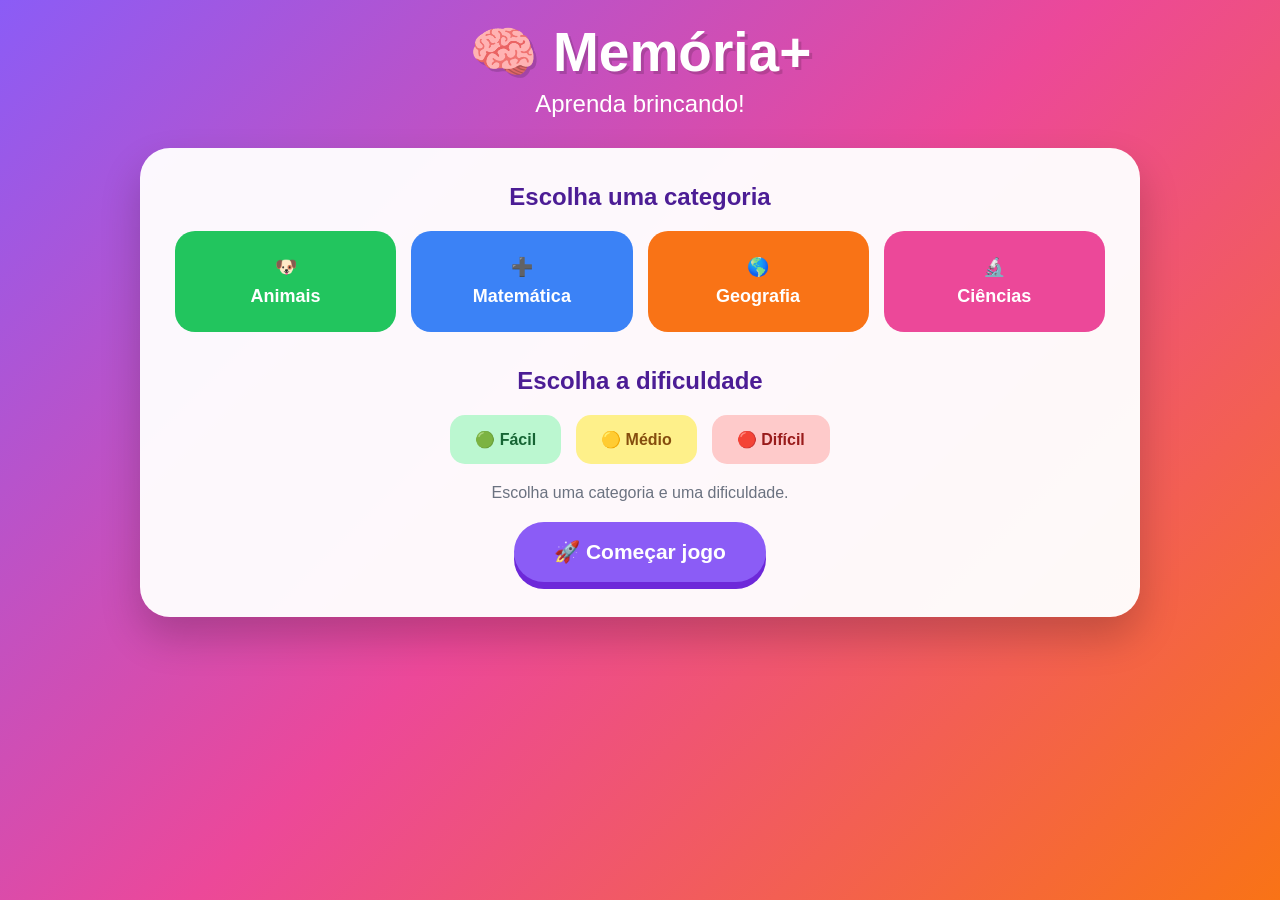
==== index.html @ 3c9ac237 "subir" ====
<!DOCTYPE html>
<html lang="pt-BR">

<head>

    <meta charset="UTF-8">

    <meta
        name="viewport"
        content="width=device-width, initial-scale=1.0"
    >

    <meta
        name="description"
        content="Memória+ - Jogo da memória educativo para crianças e adultos."
    >

    <title>Memória+ | Jogo da Memória</title>

    <link rel="stylesheet" href="style.css">

</head>


<body>

    <main class="container">

        <!-- ==========================
             MENU PRINCIPAL
        =========================== -->

        <section id="menu">

            <header class="header">

                <h1>🧠 Memória+</h1>

                <p>
                    Aprenda brincando!
                </p>

            </header>


            <div class="menu-card">

                <h2>
                    Escolha uma categoria
                </h2>


                <div class="categories">

                    <button
                        class="category animal"
                        data-category="animals"
                    >
                        🐶
                        <span>Animais</span>
                    </button>


                    <button
                        class="category math"
                        data-category="math"
                    >
                        ➕
                        <span>Matemática</span>
                    </button>


                    <button
                        class="category geography"
                        data-category="geography"
                    >
                        🌎
                        <span>Geografia</span>
                    </button>


                    <button
                        class="category science"
                        data-category="science"
                    >
                        🔬
                        <span>Ciências</span>
                    </button>

                </div>


                <h2>
                    Escolha a dificuldade
                </h2>


                <div class="difficulty">

                    <button
                        class="difficulty-button easy"
                        data-difficulty="easy"
                    >
                        🟢 Fácil
                    </button>


                    <button
                        class="difficulty-button medium"
                        data-difficulty="medium"
                    >
                        🟡 Médio
                    </button>


                    <button
                        class="difficulty-button hard"
                        data-difficulty="hard"
                    >
                        🔴 Difícil
                    </button>

                </div>


                <p
                    id="message"
                    class="message"
                >
                    Escolha uma categoria e uma dificuldade.
                </p>


                <button
                    id="start-button"
                    class="start-button"
                >
                    🚀 Começar jogo
                </button>

            </div>

        </section>


        <!-- ==========================
             JOGO
        =========================== -->

        <section
            id="game"
            class="hidden"
        >

            <div class="game-header">

                <div>

                    <h1>
                        🧠 Memória+
                    </h1>

                    <p id="category-name">
                        Jogo da memória
                    </p>

                </div>


                <button
                    id="back-button"
                    class="back-button"
                >
                    ← Menu
                </button>

            </div>


            <!-- PLACAR -->

            <div class="score-board">

                <div class="score-box">

                    <span>🎯</span>

                    <strong>
                        Pontos
                    </strong>

                    <span id="score">
                        0
                    </span>

                </div>


                <div class="score-box">

                    <span>🔢</span>

                    <strong>
                        Tentativas
                    </strong>

                    <span id="attempts">
                        0
                    </span>

                </div>


                <div class="score-box">

                    <span>⏱️</span>

                    <strong>
                        Tempo
                    </strong>

                    <span id="timer">
                        00:00
                    </span>

                </div>

            </div>


            <!-- TABULEIRO -->

            <div
                id="game-board"
                class="game-board"
            >

            </div>

        </section>


        <!-- ==========================
             VITÓRIA
        =========================== -->

        <section
            id="victory"
            class="hidden"
        >

            <div class="victory-card">

                <div class="trophy">
                    🏆
                </div>


                <h1>
                    Parabéns!
                </h1>


                <p>
                    Você encontrou todos os pares!
                </p>


                <div class="results">

                    <div>
                        🎯
                        <strong>
                            Pontos
                        </strong>

                        <span id="final-score">
                            0
                        </span>
                    </div>


                    <div>
                        🔢
                        <strong>
                            Tentativas
                        </strong>

                        <span id="final-attempts">
                            0
                        </span>
                    </div>


                    <div>
                        ⏱️
                        <strong>
                            Tempo
                        </strong>

                        <span id="final-time">
                            00:00
                        </span>
                    </div>

                </div>


                <button
                    id="play-again"
                    class="start-button"
                >
                    🔄 Jogar novamente
                </button>


                <button
                    id="victory-menu"
                    class="back-button"
                >
                    🏠 Voltar ao menu
                </button>

            </div>

        </section>

    </main>


    <script src="script.js"></script>

</body>

</html>
---- style.css ----
/* ==========================
   RESET
========================== */

* {
    margin: 0;
    padding: 0;
    box-sizing: border-box;
}


/* ==========================
   VARIÁVEIS
========================== */

:root {

    --purple: #8b5cf6;

    --purple-dark: #6d28d9;

    --purple-text: #4c1d95;

    --pink: #ec4899;

    --orange: #f97316;

    --green: #22c55e;

    --blue: #3b82f6;

    --white: #ffffff;

}


/* ==========================
   BODY
========================== */

body {

    min-height: 100vh;

    font-family:
        Arial,
        sans-serif;

    background:
        linear-gradient(
            135deg,
            var(--purple),
            var(--pink),
            var(--orange)
        );

    padding: 20px;

}


/* ==========================
   CONTAINER
========================== */

.container {

    width: 100%;

    max-width: 1000px;

    margin: auto;

    text-align: center;

}


/* ==========================
   UTILIDADE
========================== */

.hidden {

    display: none;

}


/* ==========================
   CABEÇALHO
========================== */

.header {

    margin-bottom: 30px;

}


.header h1 {

    color: white;

    font-size: 55px;

    text-shadow:
        3px 3px
        rgba(0, 0, 0, 0.15);

}


.header p {

    color: white;

    font-size: 24px;

    margin-top: 5px;

}


/* ==========================
   MENU
========================== */

.menu-card {

    background:
        rgba(255, 255, 255, 0.96);

    padding: 35px;

    border-radius: 30px;

    box-shadow:
        0 20px 40px
        rgba(0, 0, 0, 0.20);

}


.menu-card h2 {

    color: var(--purple-text);

    margin-bottom: 20px;

}


/* ==========================
   CATEGORIAS
========================== */

.categories {

    display: grid;

    grid-template-columns:
        repeat(4, 1fr);

    gap: 15px;

    margin-bottom: 35px;

}


.category {

    border: none;

    border-radius: 20px;

    padding: 25px 10px;

    color: white;

    font-size: 18px;

    font-weight: bold;

    cursor: pointer;

    transition: 0.2s;

}


.category span {

    display: block;

    margin-top: 8px;

}


.category:hover {

    transform:
        translateY(-5px)
        scale(1.03);

}


.category.selected {

    outline:
        5px solid
        var(--purple-text);

}


.animal {

    background:
        var(--green);

}


.math {

    background:
        var(--blue);

}


.geography {

    background:
        var(--orange);

}


.science {

    background:
        var(--pink);

}


/* ==========================
   DIFICULDADE
========================== */

.difficulty {

    display: flex;

    justify-content: center;

    gap: 15px;

    margin-bottom: 20px;

}


.difficulty-button {

    border: none;

    padding: 15px 25px;

    border-radius: 15px;

    font-size: 16px;

    font-weight: bold;

    cursor: pointer;

    transition: 0.2s;

}


.difficulty-button:hover {

    transform:
        scale(1.05);

}


.difficulty-button.selected {

    outline:
        4px solid
        var(--purple-text);

}


.easy {

    background: #bbf7d0;

    color: #166534;

}


.medium {

    background: #fef08a;

    color: #854d0e;

}


.hard {

    background: #fecaca;

    color: #991b1b;

}


/* ==========================
   MENSAGEM
========================== */

.message {

    color: #6b7280;

    margin-bottom: 20px;

}


/* ==========================
   BOTÃO PRINCIPAL
========================== */

.start-button {

    border: none;

    background:
        var(--purple);

    color: white;

    padding: 18px 40px;

    border-radius: 50px;

    font-size: 21px;

    font-weight: bold;

    cursor: pointer;

    box-shadow:
        0 7px
        var(--purple-dark);

    transition: 0.15s;

}


.start-button:hover {

    transform:
        translateY(-2px);

}


.start-button:active {

    transform:
        translateY(5px);

    box-shadow:
        0 2px
        var(--purple-dark);

}


/* ==========================
   CABEÇALHO DO JOGO
========================== */

.game-header {

    display: flex;

    justify-content:
        space-between;

    align-items: center;

    margin-bottom: 20px;

}


.game-header h1 {

    color: white;

    font-size: 40px;

    text-align: left;

}


.game-header p {

    color: white;

    text-align: left;

}


/* ==========================
   BOTÃO VOLTAR
========================== */

.back-button {

    border: none;

    background: white;

    color:
        var(--purple-text);

    padding: 12px 20px;

    border-radius: 15px;

    font-weight: bold;

    cursor: pointer;

}


/* ==========================
   PLACAR
========================== */

.score-board {

    display: grid;

    grid-template-columns:
        repeat(5, 1fr);

    gap: 12px;

    margin-bottom: 20px;

}


.score-box {

    background: white;

    border-radius: 18px;

    padding: 15px;

    display: flex;

    flex-direction: column;

    gap: 5px;

    color:
        var(--purple-text);

}


.score-box span:first-child {

    font-size: 22px;

}


.score-box span:last-child {

    font-size: 22px;

    font-weight: bold;

}


/* ==========================
   TABULEIRO
========================== */

.game-board {

    display: grid;

    grid-template-columns:
        repeat(4, 1fr);

    gap: 15px;

    max-width: 700px;

    margin: auto;

}


/* ==========================
   CARTA
========================== */

.card {

    aspect-ratio: 1;

    border: none;

    background: transparent;

    cursor: pointer;

    perspective: 1000px;

}


.card-inner {

    position: relative;

    width: 100%;

    height: 100%;

    transition:
        transform 0.5s;

    transform-style:
        preserve-3d;

}


.card.flipped .card-inner {

    transform:
        rotateY(180deg);

}


.card.matched .card-inner {

    transform:
        rotateY(180deg);

}


.card-front,
.card-back {

    position: absolute;

    width: 100%;

    height: 100%;

    border-radius: 18px;

    display: flex;

    justify-content: center;

    align-items: center;

    backface-visibility:
        hidden;

}


.card-front {

    background:
        var(--purple);

    color: white;

    font-size: 40px;

    box-shadow:
        0 6px
        var(--purple-dark);

}


.card-back {

    background: white;

    transform:
        rotateY(180deg);

    font-size: 45px;

    box-shadow:
        0 5px 15px
        rgba(0, 0, 0, 0.15);

}


.card.matched .card-back {

    background:
        #dcfce7;

    outline:
        4px solid
        var(--green);

}


/* ==========================
   VITÓRIA
========================== */

.victory-card {

    background: white;

    max-width: 600px;

    margin: 50px auto;

    padding: 40px 30px;

    border-radius: 30px;

    box-shadow:
        0 20px 40px
        rgba(0, 0, 0, 0.2);

}


.trophy {

    font-size: 80px;

}


.victory-card h1 {

    color:
        var(--purple-text);

    font-size: 45px;

    margin: 10px 0;

}


.victory-card p {

    color: #6b7280;

    font-size: 20px;

    margin-bottom: 30px;

}


/* ==========================
   RESULTADOS
========================== */

.results {

    display: grid;

    grid-template-columns:
        repeat(3, 1fr);

    gap: 15px;

    margin-bottom: 30px;

}


.results div {

    background:
        #f3f4f6;

    padding: 15px;

    border-radius: 15px;

    display: flex;

    flex-direction: column;

    gap: 5px;

    color:
        var(--purple-text);

}


.results span {

    font-size: 20px;

    font-weight: bold;

}


/* ==========================
   RESPONSIVO
========================== */

@media (max-width: 700px) {

    body {

        padding: 10px;

    }


    .header h1 {

        font-size: 40px;

    }


    .categories {

        grid-template-columns:
            repeat(2, 1fr);

    }


    .difficulty {

        flex-direction: column;

    }


    .difficulty-button {

        width: 100%;

    }


    .menu-card {

        padding: 25px 15px;

    }


    .game-header {

        flex-direction: column;

        gap: 15px;

    }


    .game-header h1 {

        text-align: center;

        font-size: 32px;

    }


    .game-header p {

        text-align: center;

    }


    .game-board {

        gap: 8px;

    }


    .card-front {

        font-size: 28px;

    }


    .card-back {

        font-size: 32px;

    }


    .results {

        grid-template-columns:
            1fr;

    }


    midia
    .score-board {

    grid-template-columns:
        repeat(2, 1fr);

}
}
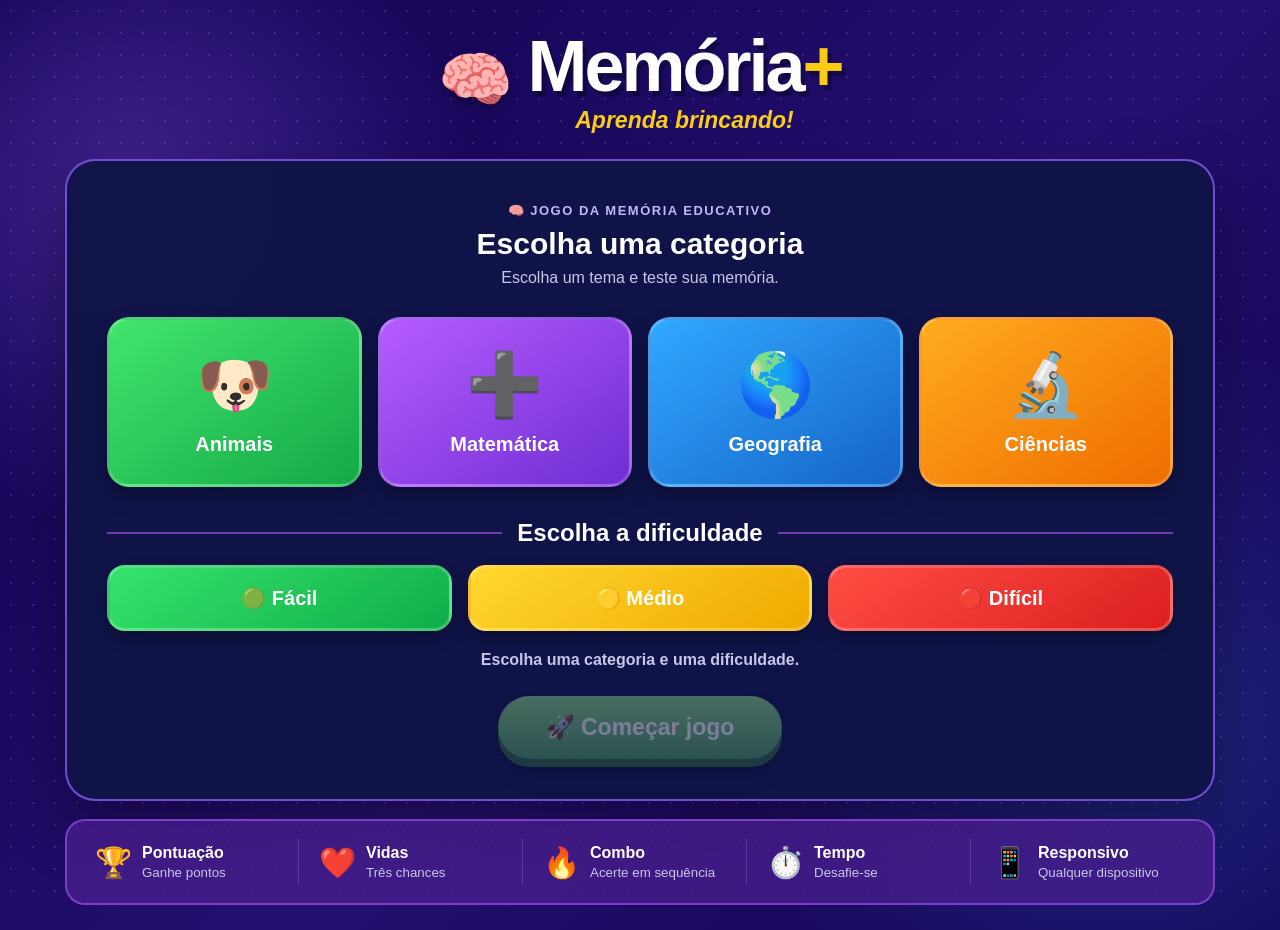
==== commit 555794cf: "subir" ====
--- a/index.html
+++ b/index.html
@@ -17,318 +17,553 @@
 
     <title>Memória+ | Jogo da Memória</title>
 
-    <link rel="stylesheet" href="style.css">
+    <link
+        rel="stylesheet"
+        href="style.css"
+    >
 
 </head>
 
 
 <body>
 
-    <main class="container">
-
-        <!-- ==========================
-             MENU PRINCIPAL
-        =========================== -->
-
-        <section id="menu">
-
-            <header class="header">
-
-                <h1>🧠 Memória+</h1>
-
-                <p>
-                    Aprenda brincando!
-                </p>
-
-            </header>
-
-
-            <div class="menu-card">
+<main class="container">
+
+
+    <!-- ================================
+         MENU PRINCIPAL
+    ================================= -->
+
+    <section id="menu">
+
+        <header class="header">
+
+            <div class="brand">
+
+                <div class="brand-icon">
+                    🧠
+                </div>
+
+                <div>
+
+                    <h1>
+                        Memória<span>+</span>
+                    </h1>
+
+                    <p>
+                        Aprenda brincando!
+                    </p>
+
+                </div>
+
+            </div>
+
+        </header>
+
+
+        <section class="menu-card">
+
+            <div class="menu-intro">
+
+                <span class="intro-label">
+                    🧠 JOGO DA MEMÓRIA EDUCATIVO
+                </span>
 
                 <h2>
                     Escolha uma categoria
                 </h2>
 
-
-                <div class="categories">
-
-                    <button
-                        class="category animal"
-                        data-category="animals"
-                    >
+                <p>
+                    Escolha um tema e teste sua memória.
+                </p>
+
+            </div>
+
+
+            <!-- CATEGORIAS -->
+
+            <div class="categories">
+
+                <button
+                    class="category animal"
+                    data-category="animals"
+                    type="button"
+                >
+
+                    <span class="category-icon">
                         🐶
-                        <span>Animais</span>
-                    </button>
-
-
-                    <button
-                        class="category math"
-                        data-category="math"
-                    >
+                    </span>
+
+                    <span>
+                        Animais
+                    </span>
+
+                </button>
+
+
+                <button
+                    class="category math"
+                    data-category="math"
+                    type="button"
+                >
+
+                    <span class="category-icon">
                         ➕
-                        <span>Matemática</span>
-                    </button>
-
-
-                    <button
-                        class="category geography"
-                        data-category="geography"
-                    >
+                    </span>
+
+                    <span>
+                        Matemática
+                    </span>
+
+                </button>
+
+
+                <button
+                    class="category geography"
+                    data-category="geography"
+                    type="button"
+                >
+
+                    <span class="category-icon">
                         🌎
-                        <span>Geografia</span>
-                    </button>
-
-
-                    <button
-                        class="category science"
-                        data-category="science"
-                    >
+                    </span>
+
+                    <span>
+                        Geografia
+                    </span>
+
+                </button>
+
+
+                <button
+                    class="category science"
+                    data-category="science"
+                    type="button"
+                >
+
+                    <span class="category-icon">
                         🔬
-                        <span>Ciências</span>
-                    </button>
-
-                </div>
-
+                    </span>
+
+                    <span>
+                        Ciências
+                    </span>
+
+                </button>
+
+            </div>
+
+
+            <!-- DIFICULDADE -->
+
+            <div class="section-title">
+
+                <span></span>
 
                 <h2>
                     Escolha a dificuldade
                 </h2>
 
-
-                <div class="difficulty">
-
-                    <button
-                        class="difficulty-button easy"
-                        data-difficulty="easy"
-                    >
-                        🟢 Fácil
-                    </button>
-
-
-                    <button
-                        class="difficulty-button medium"
-                        data-difficulty="medium"
-                    >
-                        🟡 Médio
-                    </button>
-
-
-                    <button
-                        class="difficulty-button hard"
-                        data-difficulty="hard"
-                    >
-                        🔴 Difícil
-                    </button>
-
-                </div>
-
-
-                <p
-                    id="message"
-                    class="message"
-                >
-                    Escolha uma categoria e uma dificuldade.
+                <span></span>
+
+            </div>
+
+
+            <div class="difficulty">
+
+                <button
+                    class="difficulty-button easy"
+                    data-difficulty="easy"
+                    type="button"
+                >
+                    🟢 Fácil
+                </button>
+
+
+                <button
+                    class="difficulty-button medium"
+                    data-difficulty="medium"
+                    type="button"
+                >
+                    🟡 Médio
+                </button>
+
+
+                <button
+                    class="difficulty-button hard"
+                    data-difficulty="hard"
+                    type="button"
+                >
+                    🔴 Difícil
+                </button>
+
+            </div>
+
+
+            <p
+                id="message"
+                class="message"
+            >
+                Escolha uma categoria e uma dificuldade.
+            </p>
+
+
+            <button
+                id="start-button"
+                class="start-button"
+                type="button"
+            >
+
+                🚀 Começar jogo
+
+            </button>
+
+        </section>
+
+
+        <!-- RECURSOS -->
+
+        <div class="feature-strip">
+
+            <div class="feature">
+                <span>🏆</span>
+
+                <div>
+                    <strong>Pontuação</strong>
+                    <small>Ganhe pontos</small>
+                </div>
+            </div>
+
+
+            <div class="feature">
+                <span>❤️</span>
+
+                <div>
+                    <strong>Vidas</strong>
+                    <small>Três chances</small>
+                </div>
+            </div>
+
+
+            <div class="feature">
+                <span>🔥</span>
+
+                <div>
+                    <strong>Combo</strong>
+                    <small>Acerte em sequência</small>
+                </div>
+            </div>
+
+
+            <div class="feature">
+                <span>⏱️</span>
+
+                <div>
+                    <strong>Tempo</strong>
+                    <small>Desafie-se</small>
+                </div>
+            </div>
+
+
+            <div class="feature">
+                <span>📱</span>
+
+                <div>
+                    <strong>Responsivo</strong>
+                    <small>Qualquer dispositivo</small>
+                </div>
+            </div>
+
+        </div>
+
+    </section>
+
+
+    <!-- ================================
+         JOGO
+    ================================= -->
+
+    <section
+        id="game"
+        class="hidden"
+    >
+
+        <div class="game-header">
+
+            <div>
+
+                <h1>
+                    🧠 Memória+
+                </h1>
+
+                <p id="category-name">
+                    Jogo da memória
                 </p>
 
-
-                <button
-                    id="start-button"
-                    class="start-button"
-                >
-                    🚀 Começar jogo
-                </button>
-
-            </div>
-
-        </section>
-
-
-        <!-- ==========================
-             JOGO
-        =========================== -->
-
-        <section
-            id="game"
-            class="hidden"
-        >
-
-            <div class="game-header">
-
-                <div>
-
-                    <h1>
-                        🧠 Memória+
-                    </h1>
-
-                    <p id="category-name">
-                        Jogo da memória
-                    </p>
-
-                </div>
-
-
-                <button
-                    id="back-button"
-                    class="back-button"
-                >
-                    ← Menu
-                </button>
-
-            </div>
-
-
-            <!-- PLACAR -->
-
-            <div class="score-board">
-
-                <div class="score-box">
-
+            </div>
+
+
+            <button
+                id="back-button"
+                class="back-button"
+                type="button"
+            >
+                🏠 Menu
+            </button>
+
+        </div>
+
+
+        <!-- PLACAR -->
+
+        <div class="score-board">
+
+            <div class="score-box">
+
+                <span>🎯</span>
+
+                <strong>
+                    Pontos
+                </strong>
+
+                <span id="score">
+                    0
+                </span>
+
+            </div>
+
+
+            <div class="score-box">
+
+                <span>❤️</span>
+
+                <strong>
+                    Vidas
+                </strong>
+
+                <span id="lives">
+                    ❤️ ❤️ ❤️
+                </span>
+
+            </div>
+
+
+            <div class="score-box">
+
+                <span>🔥</span>
+
+                <strong>
+                    Combo
+                </strong>
+
+                <span id="combo">
+                    0
+                </span>
+
+            </div>
+
+
+            <div class="score-box">
+
+                <span>🔢</span>
+
+                <strong>
+                    Tentativas
+                </strong>
+
+                <span id="attempts">
+                    0
+                </span>
+
+            </div>
+
+
+            <div class="score-box">
+
+                <span>⏱️</span>
+
+                <strong>
+                    Tempo
+                </strong>
+
+                <span id="timer">
+                    00:00
+                </span>
+
+            </div>
+
+        </div>
+
+
+        <!-- TABULEIRO -->
+
+        <div
+            id="game-board"
+            class="game-board"
+        ></div>
+
+    </section>
+
+
+    <!-- ================================
+         VITÓRIA
+    ================================= -->
+
+    <section
+        id="victory"
+        class="hidden"
+    >
+
+        <div class="result-card victory-card">
+
+            <div class="result-icon">
+                🏆
+            </div>
+
+            <h1>
+                Parabéns!
+            </h1>
+
+            <p>
+                Você encontrou todos os pares!
+            </p>
+
+
+            <div class="results">
+
+                <div>
                     <span>🎯</span>
-
-                    <strong>
-                        Pontos
-                    </strong>
-
-                    <span id="score">
-                        0
-                    </span>
-
-                </div>
-
-
-                <div class="score-box">
-
+                    <strong>Pontos</strong>
+                    <span id="final-score">0</span>
+                </div>
+
+
+                <div>
+                    <span>🔥</span>
+                    <strong>Melhor combo</strong>
+                    <span id="final-combo">0</span>
+                </div>
+
+
+                <div>
                     <span>🔢</span>
-
-                    <strong>
-                        Tentativas
-                    </strong>
-
-                    <span id="attempts">
-                        0
-                    </span>
-
-                </div>
-
-
-                <div class="score-box">
-
+                    <strong>Tentativas</strong>
+                    <span id="final-attempts">0</span>
+                </div>
+
+
+                <div>
                     <span>⏱️</span>
-
-                    <strong>
-                        Tempo
-                    </strong>
-
-                    <span id="timer">
-                        00:00
-                    </span>
-
-                </div>
-
-            </div>
-
-
-            <!-- TABULEIRO -->
-
-            <div
-                id="game-board"
-                class="game-board"
-            >
-
-            </div>
-
-        </section>
-
-
-        <!-- ==========================
-             VITÓRIA
-        =========================== -->
-
-        <section
-            id="victory"
-            class="hidden"
-        >
-
-            <div class="victory-card">
-
-                <div class="trophy">
-                    🏆
-                </div>
-
-
-                <h1>
-                    Parabéns!
-                </h1>
-
-
-                <p>
-                    Você encontrou todos os pares!
-                </p>
-
-
-                <div class="results">
-
-                    <div>
-                        🎯
-                        <strong>
-                            Pontos
-                        </strong>
-
-                        <span id="final-score">
-                            0
-                        </span>
-                    </div>
-
-
-                    <div>
-                        🔢
-                        <strong>
-                            Tentativas
-                        </strong>
-
-                        <span id="final-attempts">
-                            0
-                        </span>
-                    </div>
-
-
-                    <div>
-                        ⏱️
-                        <strong>
-                            Tempo
-                        </strong>
-
-                        <span id="final-time">
-                            00:00
-                        </span>
-                    </div>
-
-                </div>
-
-
-                <button
-                    id="play-again"
-                    class="start-button"
-                >
-                    🔄 Jogar novamente
-                </button>
-
-
-                <button
-                    id="victory-menu"
-                    class="back-button"
-                >
-                    🏠 Voltar ao menu
-                </button>
-
-            </div>
-
-        </section>
-
-    </main>
-
-
-    <script src="script.js"></script>
+                    <strong>Tempo</strong>
+                    <span id="final-time">00:00</span>
+                </div>
+
+            </div>
+
+
+            <button
+                id="play-again"
+                class="start-button"
+                type="button"
+            >
+                🔄 Jogar novamente
+            </button>
+
+
+            <button
+                id="victory-menu"
+                class="back-button result-menu-button"
+                type="button"
+            >
+                🏠 Voltar ao menu
+            </button>
+
+        </div>
+
+    </section>
+
+
+    <!-- ================================
+         GAME OVER
+    ================================= -->
+
+    <section
+        id="game-over"
+        class="hidden"
+    >
+
+        <div class="result-card game-over-card">
+
+            <div class="result-icon">
+                💔
+            </div>
+
+            <h1>
+                Fim de jogo!
+            </h1>
+
+            <p>
+                Você ficou sem vidas.
+            </p>
+
+
+            <div class="results">
+
+                <div>
+                    <span>🎯</span>
+                    <strong>Pontos</strong>
+                    <span id="game-over-score">0</span>
+                </div>
+
+
+                <div>
+                    <span>🔥</span>
+                    <strong>Melhor combo</strong>
+                    <span id="game-over-combo">0</span>
+                </div>
+
+
+                <div>
+                    <span>🔢</span>
+                    <strong>Tentativas</strong>
+                    <span id="game-over-attempts">0</span>
+                </div>
+
+
+                <div>
+                    <span>⏱️</span>
+                    <strong>Tempo</strong>
+                    <span id="game-over-time">00:00</span>
+                </div>
+
+            </div>
+
+
+            <button
+                id="retry-button"
+                class="start-button"
+                type="button"
+            >
+                🔄 Tentar novamente
+            </button>
+
+
+            <button
+                id="game-over-menu"
+                class="back-button result-menu-button"
+                type="button"
+            >
+                🏠 Voltar ao menu
+            </button>
+
+        </div>
+
+    </section>
+
+</main>
+
+
+<script src="script.js"></script>
 
 </body>
 
--- a/style.css
+++ b/style.css
@@ -1,6 +1,6 @@
-/* ==========================
+/* =========================================
    RESET
-========================== */
+========================================= */
 
 * {
     margin: 0;
@@ -9,34 +9,30 @@
 }
 
 
-/* ==========================
+/* =========================================
    VARIÁVEIS
-========================== */
+========================================= */
 
 :root {
 
-    --purple: #8b5cf6;
-
-    --purple-dark: #6d28d9;
-
-    --purple-text: #4c1d95;
-
-    --pink: #ec4899;
-
-    --orange: #f97316;
+    --purple-dark: #10004d;
+    --purple: #4c1d95;
+    --purple-light: #8b5cf6;
 
     --green: #22c55e;
-
-    --blue: #3b82f6;
+    --yellow: #facc15;
+    --red: #ef4444;
 
     --white: #ffffff;
 
-}
-
-
-/* ==========================
+    --text-dark: #20135c;
+
+}
+
+
+/* =========================================
    BODY
-========================== */
+========================================= */
 
 body {
 
@@ -44,116 +40,227 @@
 
     font-family:
         Arial,
+        Helvetica,
         sans-serif;
 
-    background:
+    color: white;
+
+    background:
+
+        radial-gradient(
+            circle at 10% 20%,
+            rgba(139, 92, 246, 0.35),
+            transparent 25%
+        ),
+
+        radial-gradient(
+            circle at 90% 80%,
+            rgba(59, 130, 246, 0.25),
+            transparent 30%
+        ),
+
         linear-gradient(
             135deg,
-            var(--purple),
-            var(--pink),
-            var(--orange)
+            #10004d,
+            #24106f 55%,
+            #10004d
         );
 
-    padding: 20px;
-
-}
-
-
-/* ==========================
+    padding: 25px 20px;
+
+}
+
+
+body::before {
+
+    content: "";
+
+    position: fixed;
+
+    inset: 0;
+
+    pointer-events: none;
+
+    opacity: 0.12;
+
+    background-image:
+        radial-gradient(
+            circle,
+            white 1px,
+            transparent 1px
+        );
+
+    background-size: 22px 22px;
+
+}
+
+
+/* =========================================
    CONTAINER
-========================== */
+========================================= */
 
 .container {
 
     width: 100%;
 
-    max-width: 1000px;
+    max-width: 1150px;
 
     margin: auto;
 
+    position: relative;
+
+}
+
+
+.hidden {
+    display: none !important;
+}
+
+
+/* =========================================
+   LOGO
+========================================= */
+
+.header {
+
     text-align: center;
 
-}
-
-
-/* ==========================
-   UTILIDADE
-========================== */
-
-.hidden {
-
-    display: none;
-
-}
-
-
-/* ==========================
-   CABEÇALHO
-========================== */
-
-.header {
+    margin-bottom: 25px;
+
+}
+
+
+.brand {
+
+    display: inline-flex;
+
+    align-items: center;
+
+    gap: 14px;
+
+}
+
+
+.brand-icon {
+
+    font-size: 60px;
+
+    filter:
+        drop-shadow(
+            0 5px 4px
+            rgba(0, 0, 0, 0.3)
+        );
+
+}
+
+
+.brand h1 {
+
+    font-size:
+        clamp(
+            45px,
+            7vw,
+            72px
+        );
+
+    font-weight: 900;
+
+    letter-spacing: -3px;
+
+    text-shadow:
+        4px 5px 0
+        rgba(0, 0, 0, 0.3);
+
+}
+
+
+.brand h1 span {
+
+    color: var(--yellow);
+
+}
+
+
+.brand p {
+
+    color: var(--yellow);
+
+    font-size: 23px;
+
+    font-weight: bold;
+
+    font-style: italic;
+
+}
+
+
+/* =========================================
+   MENU
+========================================= */
+
+.menu-card {
+
+    background:
+        rgba(15, 20, 70, 0.96);
+
+    border:
+        2px solid
+        rgba(139, 92, 246, 0.8);
+
+    border-radius: 30px;
+
+    padding: 40px;
+
+    box-shadow:
+        0 25px 60px
+        rgba(0, 0, 0, 0.35);
+
+}
+
+
+.menu-intro {
+
+    text-align: center;
 
     margin-bottom: 30px;
 
 }
 
 
-.header h1 {
-
-    color: white;
-
-    font-size: 55px;
-
-    text-shadow:
-        3px 3px
-        rgba(0, 0, 0, 0.15);
-
-}
-
-
-.header p {
-
-    color: white;
-
-    font-size: 24px;
-
-    margin-top: 5px;
-
-}
-
-
-/* ==========================
-   MENU
-========================== */
-
-.menu-card {
-
-    background:
-        rgba(255, 255, 255, 0.96);
-
-    padding: 35px;
-
-    border-radius: 30px;
-
-    box-shadow:
-        0 20px 40px
-        rgba(0, 0, 0, 0.20);
-
-}
-
-
-.menu-card h2 {
-
-    color: var(--purple-text);
-
-    margin-bottom: 20px;
-
-}
-
-
-/* ==========================
+.intro-label {
+
+    color: #c4b5fd;
+
+    font-size: 13px;
+
+    font-weight: bold;
+
+    letter-spacing: 1.5px;
+
+}
+
+
+.menu-intro h2 {
+
+    font-size: 30px;
+
+    margin-top: 8px;
+
+}
+
+
+.menu-intro p {
+
+    color: #c9c7e8;
+
+    margin-top: 8px;
+
+}
+
+
+/* =========================================
    CATEGORIAS
-========================== */
+========================================= */
 
 .categories {
 
@@ -162,613 +269,851 @@
     grid-template-columns:
         repeat(4, 1fr);
 
-    gap: 15px;
-
-    margin-bottom: 35px;
+    gap: 16px;
+
+    margin-bottom: 32px;
 
 }
 
 
 .category {
 
-    border: none;
-
-    border-radius: 20px;
-
-    padding: 25px 10px;
+    min-height: 170px;
+
+    border: 3px solid
+        rgba(255,255,255,0.18);
+
+    border-radius: 22px;
 
     color: white;
 
-    font-size: 18px;
-
-    font-weight: bold;
+    font-size: 20px;
+
+    font-weight: 900;
 
     cursor: pointer;
 
-    transition: 0.2s;
-
-}
-
-
-.category span {
-
-    display: block;
-
-    margin-top: 8px;
+    display: flex;
+
+    flex-direction: column;
+
+    align-items: center;
+
+    justify-content: center;
+
+    gap: 12px;
+
+    transition:
+        transform .2s,
+        filter .2s;
+
+    box-shadow:
+        0 10px 20px
+        rgba(0,0,0,.25);
+
+}
+
+
+.category-icon {
+
+    font-size: 62px;
 
 }
 
 
 .category:hover {
+
+    transform:
+        translateY(-6px)
+        scale(1.02);
+
+    filter:
+        brightness(1.1);
+
+}
+
+
+.category.selected {
+
+    outline:
+        4px solid white;
+
+    outline-offset:
+        4px;
 
     transform:
         translateY(-5px)
+        scale(1.02);
+
+    box-shadow:
+        0 0 0 8px
+        rgba(168,85,247,.35),
+
+        0 15px 30px
+        rgba(0,0,0,.35);
+
+}
+
+
+.animal {
+
+    background:
+        linear-gradient(
+            145deg,
+            #43e56d,
+            #13a948
+        );
+
+}
+
+
+.math {
+
+    background:
+        linear-gradient(
+            145deg,
+            #b65cff,
+            #6e2ed2
+        );
+
+}
+
+
+.geography {
+
+    background:
+        linear-gradient(
+            145deg,
+            #31a8ff,
+            #1664c8
+        );
+
+}
+
+
+.science {
+
+    background:
+        linear-gradient(
+            145deg,
+            #ffab1f,
+            #ef6d00
+        );
+
+}
+
+
+/* =========================================
+   TÍTULO
+========================================= */
+
+.section-title {
+
+    display: flex;
+
+    align-items: center;
+
+    gap: 15px;
+
+    margin-bottom: 18px;
+
+}
+
+
+.section-title span {
+
+    flex: 1;
+
+    height: 2px;
+
+    background:
+        rgba(168,85,247,.6);
+
+}
+
+
+.section-title h2 {
+
+    font-size: 24px;
+
+    white-space: nowrap;
+
+}
+
+
+/* =========================================
+   DIFICULDADE
+========================================= */
+
+.difficulty {
+
+    display: grid;
+
+    grid-template-columns:
+        repeat(3, 1fr);
+
+    gap: 16px;
+
+}
+
+
+.difficulty-button {
+
+    border: 3px solid
+        rgba(255,255,255,.2);
+
+    border-radius: 18px;
+
+    padding: 18px;
+
+    font-size: 20px;
+
+    font-weight: 900;
+
+    color: white;
+
+    cursor: pointer;
+
+    transition: .2s;
+
+    box-shadow:
+        0 8px 15px
+        rgba(0,0,0,.25);
+
+}
+
+
+.difficulty-button:hover {
+
+    transform:
+        translateY(-4px);
+
+}
+
+
+.difficulty-button.selected {
+
+    outline:
+        4px solid white;
+
+    outline-offset:
+        4px;
+
+    transform:
+        translateY(-4px)
         scale(1.03);
 
 }
 
 
-.category.selected {
-
-    outline:
-        5px solid
-        var(--purple-text);
-
-}
-
-
-.animal {
-
-    background:
-        var(--green);
-
-}
-
-
-.math {
-
-    background:
-        var(--blue);
-
-}
-
-
-.geography {
-
-    background:
-        var(--orange);
-
-}
-
-
-.science {
-
-    background:
-        var(--pink);
-
-}
-
-
-/* ==========================
-   DIFICULDADE
-========================== */
-
-.difficulty {
+.easy {
+
+    background:
+        linear-gradient(
+            145deg,
+            #35e46b,
+            #10ad4a
+        );
+
+}
+
+
+.medium {
+
+    background:
+        linear-gradient(
+            145deg,
+            #ffd82f,
+            #f0a900
+        );
+
+}
+
+
+.hard {
+
+    background:
+        linear-gradient(
+            145deg,
+            #ff4d43,
+            #db1f1f
+        );
+
+}
+
+
+/* =========================================
+   MENSAGEM
+========================================= */
+
+.message {
+
+    min-height: 25px;
+
+    margin: 20px 0;
+
+    text-align: center;
+
+    color: #c9c7e8;
+
+    font-weight: bold;
+
+}
+
+
+.message-info {
+
+    color: #c4b5fd;
+
+}
+
+
+.message-success {
+
+    color: #86efac;
+
+}
+
+
+/* =========================================
+   BOTÃO
+========================================= */
+
+.start-button {
+
+    display: block;
+
+    margin: auto;
+
+    border: 0;
+
+    border-radius: 999px;
+
+    padding: 18px 48px;
+
+    background:
+        linear-gradient(
+            180deg,
+            #58f13d,
+            #18b52f
+        );
+
+    color: white;
+
+    font-size: 23px;
+
+    font-weight: 900;
+
+    cursor: pointer;
+
+    box-shadow:
+        0 8px 0 #087c20,
+
+        0 15px 25px
+        rgba(0,0,0,.3);
+
+    transition: .15s;
+
+}
+
+
+.start-button:hover {
+
+    transform:
+        translateY(-3px);
+
+    filter:
+        brightness(1.08);
+
+}
+
+
+.start-button:active {
+
+    transform:
+        translateY(4px);
+
+    box-shadow:
+        0 3px 0 #087c20;
+
+}
+
+
+.start-button:disabled {
+
+    opacity: .45;
+
+    cursor: not-allowed;
+
+    transform: none;
+
+    filter: grayscale(.5);
+
+}
+
+
+/* =========================================
+   RECURSOS
+========================================= */
+
+.feature-strip {
+
+    margin-top: 18px;
+
+    padding: 18px;
+
+    display: grid;
+
+    grid-template-columns:
+        repeat(5, 1fr);
+
+    gap: 10px;
+
+    background:
+        rgba(73,31,142,.75);
+
+    border:
+        2px solid
+        rgba(168,85,247,.6);
+
+    border-radius: 20px;
+
+}
+
+
+.feature {
 
     display: flex;
 
+    align-items: center;
+
+    gap: 10px;
+
+    padding: 5px 10px;
+
+    border-right:
+        1px solid
+        rgba(255,255,255,.15);
+
+}
+
+
+.feature:last-child {
+
+    border-right: 0;
+
+}
+
+
+.feature > span {
+
+    font-size: 30px;
+
+}
+
+
+.feature strong,
+.feature small {
+
+    display: block;
+
+}
+
+
+.feature small {
+
+    color: #c9c7e8;
+
+    margin-top: 3px;
+
+}
+
+
+/* =========================================
+   CABEÇALHO DO JOGO
+========================================= */
+
+.game-header {
+
+    display: flex;
+
+    justify-content: space-between;
+
+    align-items: center;
+
+    margin-bottom: 20px;
+
+}
+
+
+.game-header h1 {
+
+    font-size: 40px;
+
+}
+
+
+.game-header p {
+
+    color: #c4b5fd;
+
+}
+
+
+.back-button {
+
+    border: 0;
+
+    border-radius: 14px;
+
+    padding: 12px 20px;
+
+    background: white;
+
+    color: var(--purple);
+
+    font-weight: 900;
+
+    cursor: pointer;
+
+}
+
+
+/* =========================================
+   PLACAR
+========================================= */
+
+.score-board {
+
+    display: grid;
+
+    grid-template-columns:
+        repeat(5, 1fr);
+
+    gap: 12px;
+
+    margin-bottom: 25px;
+
+}
+
+
+.score-box {
+
+    background: white;
+
+    color: var(--purple);
+
+    border-radius: 18px;
+
+    padding: 14px 8px;
+
+    display: flex;
+
+    flex-direction: column;
+
+    align-items: center;
+
+    gap: 4px;
+
+    text-align: center;
+
+}
+
+
+.score-box span:first-child {
+
+    font-size: 22px;
+
+}
+
+
+.score-box span:last-child {
+
+    font-size: 18px;
+
+    font-weight: 900;
+
+}
+
+
+#combo.combo-active {
+
+    color: #f97316;
+
+    font-size: 25px;
+
+    animation:
+        comboPulse .5s
+        infinite alternate;
+
+}
+
+
+@keyframes comboPulse {
+
+    from {
+        transform: scale(1);
+    }
+
+    to {
+        transform: scale(1.15);
+    }
+
+}
+
+
+/* =========================================
+   TABULEIRO
+========================================= */
+
+.game-board {
+
+    display: grid;
+
+    grid-template-columns:
+        repeat(4, 1fr);
+
+    gap: 15px;
+
+    max-width: 720px;
+
+    margin: auto;
+
+}
+
+
+.card {
+
+    aspect-ratio: 1;
+
+    border: 0;
+
+    background: transparent;
+
+    cursor: pointer;
+
+    perspective: 1000px;
+
+}
+
+
+.card-inner {
+
+    position: relative;
+
+    width: 100%;
+
+    height: 100%;
+
+    transform-style:
+        preserve-3d;
+
+    transition:
+        transform .5s;
+
+}
+
+
+.card.flipped .card-inner,
+.card.matched .card-inner {
+
+    transform:
+        rotateY(180deg);
+
+}
+
+
+.card-front,
+.card-back {
+
+    position: absolute;
+
+    inset: 0;
+
+    display: flex;
+
+    align-items: center;
+
     justify-content: center;
 
-    gap: 15px;
-
-    margin-bottom: 20px;
-
-}
-
-
-.difficulty-button {
-
-    border: none;
-
-    padding: 15px 25px;
-
-    border-radius: 15px;
-
-    font-size: 16px;
-
-    font-weight: bold;
-
-    cursor: pointer;
-
-    transition: 0.2s;
-
-}
-
-
-.difficulty-button:hover {
+    border-radius: 18px;
+
+    backface-visibility:
+        hidden;
+
+}
+
+
+.card-front {
+
+    background:
+        linear-gradient(
+            145deg,
+            #8b5cf6,
+            #5b21b6
+        );
+
+    font-size: 40px;
+
+    box-shadow:
+        0 6px 0 #35127b;
+
+}
+
+
+.card-back {
+
+    background: white;
 
     transform:
-        scale(1.05);
-
-}
-
-
-.difficulty-button.selected {
+        rotateY(180deg);
+
+    font-size: 45px;
+
+    box-shadow:
+        0 8px 20px
+        rgba(0,0,0,.2);
+
+}
+
+
+.card.matched .card-back {
+
+    background:
+        #dcfce7;
 
     outline:
         4px solid
-        var(--purple-text);
-
-}
-
-
-.easy {
-
-    background: #bbf7d0;
-
-    color: #166534;
-
-}
-
-
-.medium {
-
-    background: #fef08a;
-
-    color: #854d0e;
-
-}
-
-
-.hard {
-
-    background: #fecaca;
-
-    color: #991b1b;
-
-}
-
-
-/* ==========================
-   MENSAGEM
-========================== */
-
-.message {
+        #22c55e;
+
+}
+
+
+/* =========================================
+   RESULTADO
+========================================= */
+
+.result-card {
+
+    max-width: 650px;
+
+    margin: 50px auto;
+
+    padding: 40px 30px;
+
+    background: white;
+
+    color: var(--purple);
+
+    border-radius: 30px;
+
+    text-align: center;
+
+    box-shadow:
+        0 25px 50px
+        rgba(0,0,0,.3);
+
+}
+
+
+.result-icon {
+
+    font-size: 80px;
+
+}
+
+
+.result-card h1 {
+
+    font-size: 45px;
+
+    margin: 10px 0;
+
+}
+
+
+.result-card p {
 
     color: #6b7280;
 
-    margin-bottom: 20px;
-
-}
-
-
-/* ==========================
-   BOTÃO PRINCIPAL
-========================== */
-
-.start-button {
-
-    border: none;
-
-    background:
-        var(--purple);
-
-    color: white;
-
-    padding: 18px 40px;
-
-    border-radius: 50px;
-
-    font-size: 21px;
-
-    font-weight: bold;
-
-    cursor: pointer;
-
-    box-shadow:
-        0 7px
-        var(--purple-dark);
-
-    transition: 0.15s;
-
-}
-
-
-.start-button:hover {
-
-    transform:
-        translateY(-2px);
-
-}
-
-
-.start-button:active {
-
-    transform:
-        translateY(5px);
-
-    box-shadow:
-        0 2px
-        var(--purple-dark);
-
-}
-
-
-/* ==========================
-   CABEÇALHO DO JOGO
-========================== */
-
-.game-header {
-
-    display: flex;
-
-    justify-content:
-        space-between;
-
-    align-items: center;
-
-    margin-bottom: 20px;
-
-}
-
-
-.game-header h1 {
-
-    color: white;
-
-    font-size: 40px;
-
-    text-align: left;
-
-}
-
-
-.game-header p {
-
-    color: white;
-
-    text-align: left;
-
-}
-
-
-/* ==========================
-   BOTÃO VOLTAR
-========================== */
-
-.back-button {
-
-    border: none;
-
-    background: white;
-
-    color:
-        var(--purple-text);
-
-    padding: 12px 20px;
-
-    border-radius: 15px;
-
-    font-weight: bold;
-
-    cursor: pointer;
-
-}
-
-
-/* ==========================
-   PLACAR
-========================== */
-
-.score-board {
-
-    display: grid;
-
-    grid-template-columns:
-        repeat(5, 1fr);
-
-    gap: 12px;
-
-    margin-bottom: 20px;
-
-}
-
-
-.score-box {
-
-    background: white;
-
-    border-radius: 18px;
-
-    padding: 15px;
-
-    display: flex;
-
-    flex-direction: column;
-
-    gap: 5px;
-
-    color:
-        var(--purple-text);
-
-}
-
-
-.score-box span:first-child {
-
-    font-size: 22px;
-
-}
-
-
-.score-box span:last-child {
-
-    font-size: 22px;
-
-    font-weight: bold;
-
-}
-
-
-/* ==========================
-   TABULEIRO
-========================== */
-
-.game-board {
+    font-size: 20px;
+
+    margin-bottom: 30px;
+
+}
+
+
+.results {
 
     display: grid;
 
     grid-template-columns:
         repeat(4, 1fr);
 
-    gap: 15px;
-
-    max-width: 700px;
-
-    margin: auto;
-
-}
-
-
-/* ==========================
-   CARTA
-========================== */
-
-.card {
-
-    aspect-ratio: 1;
-
-    border: none;
-
-    background: transparent;
-
-    cursor: pointer;
-
-    perspective: 1000px;
-
-}
-
-
-.card-inner {
-
-    position: relative;
-
-    width: 100%;
-
-    height: 100%;
-
-    transition:
-        transform 0.5s;
-
-    transform-style:
-        preserve-3d;
-
-}
-
-
-.card.flipped .card-inner {
-
-    transform:
-        rotateY(180deg);
-
-}
-
-
-.card.matched .card-inner {
-
-    transform:
-        rotateY(180deg);
-
-}
-
-
-.card-front,
-.card-back {
-
-    position: absolute;
-
-    width: 100%;
-
-    height: 100%;
-
-    border-radius: 18px;
+    gap: 12px;
+
+    margin-bottom: 30px;
+
+}
+
+
+.results div {
+
+    background:
+        #f3f4f6;
+
+    padding: 15px 8px;
+
+    border-radius: 15px;
 
     display: flex;
 
-    justify-content: center;
-
-    align-items: center;
-
-    backface-visibility:
-        hidden;
-
-}
-
-
-.card-front {
-
-    background:
-        var(--purple);
-
-    color: white;
-
-    font-size: 40px;
-
-    box-shadow:
-        0 6px
-        var(--purple-dark);
-
-}
-
-
-.card-back {
-
-    background: white;
-
-    transform:
-        rotateY(180deg);
-
-    font-size: 45px;
-
-    box-shadow:
-        0 5px 15px
-        rgba(0, 0, 0, 0.15);
-
-}
-
-
-.card.matched .card-back {
-
-    background:
-        #dcfce7;
-
-    outline:
-        4px solid
-        var(--green);
-
-}
-
-
-/* ==========================
-   VITÓRIA
-========================== */
-
-.victory-card {
-
-    background: white;
-
-    max-width: 600px;
-
-    margin: 50px auto;
-
-    padding: 40px 30px;
-
-    border-radius: 30px;
-
-    box-shadow:
-        0 20px 40px
-        rgba(0, 0, 0, 0.2);
-
-}
-
-
-.trophy {
-
-    font-size: 80px;
-
-}
-
-
-.victory-card h1 {
-
-    color:
-        var(--purple-text);
-
-    font-size: 45px;
-
-    margin: 10px 0;
-
-}
-
-
-.victory-card p {
-
-    color: #6b7280;
-
-    font-size: 20px;
-
-    margin-bottom: 30px;
-
-}
-
-
-/* ==========================
-   RESULTADOS
-========================== */
-
-.results {
-
-    display: grid;
-
-    grid-template-columns:
-        repeat(3, 1fr);
-
-    gap: 15px;
-
-    margin-bottom: 30px;
-
-}
-
-
-.results div {
-
-    background:
-        #f3f4f6;
-
-    padding: 15px;
-
-    border-radius: 15px;
-
-    display: flex;
-
     flex-direction: column;
 
     gap: 5px;
 
-    color:
-        var(--purple-text);
-
-}
-
-
-.results span {
-
-    font-size: 20px;
-
-    font-weight: bold;
-
-}
-
-
-/* ==========================
-   RESPONSIVO
-========================== */
-
-@media (max-width: 700px) {
-
-    body {
-
-        padding: 10px;
-
-    }
-
-
-    .header h1 {
-
-        font-size: 40px;
-
-    }
-
+}
+
+
+.results div span:first-child {
+
+    font-size: 24px;
+
+}
+
+
+.results div span:last-child {
+
+    font-size: 22px;
+
+    font-weight: 900;
+
+}
+
+
+.result-menu-button {
+
+    display: block;
+
+    margin: 15px auto 0;
+
+}
+
+
+.game-over-card {
+
+    border-top:
+        7px solid
+        #ef4444;
+
+}
+
+
+/* =========================================
+   RESPONSIVIDADE
+========================================= */
+
+@media (max-width: 950px) {
 
     .categories {
 
@@ -778,31 +1123,102 @@
     }
 
 
+    .feature-strip {
+
+        grid-template-columns:
+            repeat(2, 1fr);
+
+    }
+
+
+    .feature {
+
+        border-right: 0;
+
+    }
+
+
+    .score-board {
+
+        grid-template-columns:
+            repeat(3, 1fr);
+
+    }
+
+}
+
+
+@media (max-width: 650px) {
+
+    body {
+
+        padding: 12px;
+
+    }
+
+
+    .menu-card {
+
+        padding: 25px 16px;
+
+    }
+
+
+    .brand-icon {
+
+        font-size: 40px;
+
+    }
+
+
+    .brand h1 {
+
+        font-size: 45px;
+
+    }
+
+
+    .brand p {
+
+        font-size: 18px;
+
+    }
+
+
+    .category {
+
+        min-height: 135px;
+
+        font-size: 17px;
+
+    }
+
+
+    .category-icon {
+
+        font-size: 48px;
+
+    }
+
+
     .difficulty {
 
+        grid-template-columns: 1fr;
+
+    }
+
+
+    .feature-strip {
+
+        grid-template-columns: 1fr;
+
+    }
+
+
+    .game-header {
+
         flex-direction: column;
 
-    }
-
-
-    .difficulty-button {
-
-        width: 100%;
-
-    }
-
-
-    .menu-card {
-
-        padding: 25px 15px;
-
-    }
-
-
-    .game-header {
-
-        flex-direction: column;
-
         gap: 15px;
 
     }
@@ -810,16 +1226,15 @@
 
     .game-header h1 {
 
-        text-align: center;
-
         font-size: 32px;
 
     }
 
 
-    .game-header p {
-
-        text-align: center;
+    .score-board {
+
+        grid-template-columns:
+            repeat(2, 1fr);
 
     }
 
@@ -848,16 +1263,15 @@
     .results {
 
         grid-template-columns:
-            1fr;
-
-    }
-
-
-    midia
-    .score-board {
-
-    grid-template-columns:
-        repeat(2, 1fr);
-
-}
+            repeat(2, 1fr);
+
+    }
+
+
+    .result-card h1 {
+
+        font-size: 35px;
+
+    }
+
 }
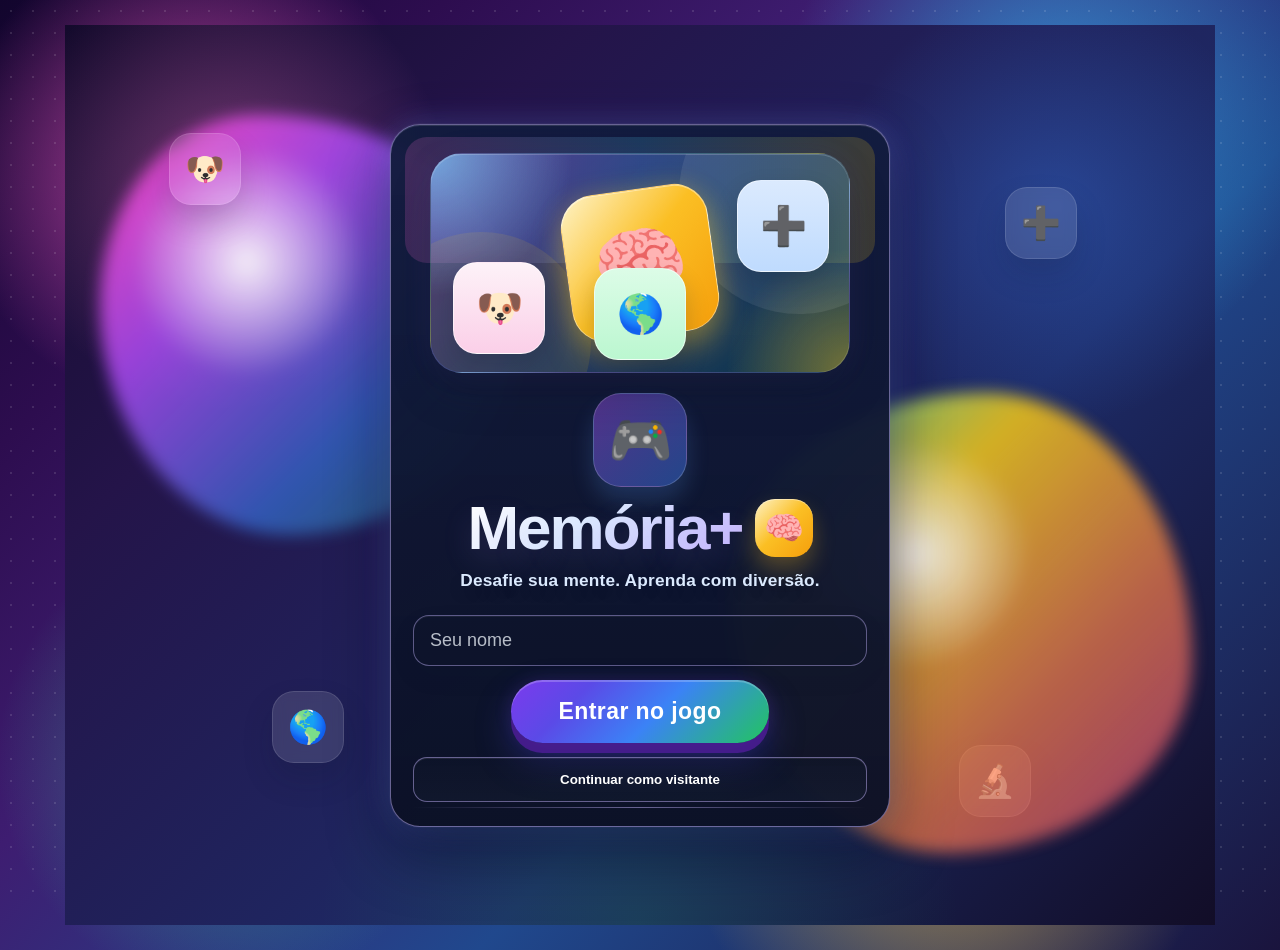
==== commit 7663af47: "atualizado" ====
--- a/index.html
+++ b/index.html
@@ -12,54 +12,157 @@
 
     <meta
         name="description"
-        content="Memória+ - Jogo da memória educativo para crianças e adultos."
-    >
-
-    <title>Memória+ | Jogo da Memória</title>
+        content="Memória+ é um jogo educativo premium de memória para aprender brincando, em web e celular."
+    >
+
+    <meta
+        name="theme-color"
+        content="#6d5efc"
+    >
+
+    <meta
+        property="og:title"
+        content="Memória+"
+    >
+
+    <meta
+        property="og:description"
+        content="Jogo educativo premium de memória para web e celular, com aprendizado e competição em uma experiência moderna."
+    >
+
+    <meta
+        property="og:type"
+        content="website"
+    >
+
+    <meta
+        property="og:image"
+        content="icon.svg"
+    >
+
+    <title>Memória+</title>
+
+    <link
+        rel="manifest"
+        href="manifest.json"
+    >
+
+    <link
+        rel="icon"
+        href="icon.svg"
+        type="image/svg+xml"
+    >
 
     <link
         rel="stylesheet"
         href="style.css"
     >
 
+    <script>
+        window.MEMORIA_PLUS_SUPABASE = {
+            url: "https://SEU_PROJETO.supabase.co",
+            anonKey: "SUA_CHAVE_ANON"
+        };
+    </script>
+
 </head>
 
 
 <body>
 
 <main class="container">
+
+    <section id="login" class="login-screen">
+
+        <div class="login-scene" aria-hidden="true">
+            <span class="float-badge">🐶</span>
+            <span class="float-badge">➕</span>
+            <span class="float-badge">🌎</span>
+            <span class="float-badge">🔬</span>
+        </div>
+
+       <div class="login-card">
+
+           <div class="login-visual" aria-hidden="true">
+
+               <div class="brain-badge">🧠</div>
+
+               <div class="mini-card mini-card-one">🐶</div>
+               <div class="mini-card mini-card-two">➕</div>
+               <div class="mini-card mini-card-three">🌎</div>
+
+           </div>
+
+           <div class="login-icon">🎮</div>
+
+           <div class="login-brand">
+               <h1>Memória+</h1>
+               <div class="brain-mark" aria-hidden="true">🧠</div>
+           </div>
+
+           <p class="login-tagline">
+               Desafie sua mente. Aprenda com diversão.
+           </p>
+
+           <form id="login-form" class="login-form">
+
+               <label for="player-name" class="sr-only">
+                   Nome do jogador
+               </label>
+
+               <input
+                   id="player-name"
+                   name="playerName"
+                   type="text"
+                   maxlength="18"
+                   placeholder="Seu nome"
+                   autocomplete="nickname"
+               >
+
+               <button
+                   type="submit"
+                   class="start-button login-button"
+               >
+                   Entrar no jogo
+               </button>
+
+               <button
+                   id="guest-button"
+                   type="button"
+                   class="ghost-button"
+               >
+                   Continuar como visitante
+               </button>
+
+           </form>
+
+       </div>
+
+    </section>
 
 
     <!-- ================================
          MENU PRINCIPAL
     ================================= -->
 
-    <section id="menu">
-
-        <header class="header">
-
-            <div class="brand">
-
-                <div class="brand-icon">
-                    🧠
-                </div>
-
-                <div>
-
-                    <h1>
-                        Memória<span>+</span>
-                    </h1>
-
-                    <p>
-                        Aprenda brincando!
-                    </p>
-
-                </div>
-
-            </div>
-
-        </header>
-
+    <section id="menu" class="hidden">
+
+        <div class="menu-status" aria-live="polite">
+
+            <div class="player-tag">
+                <span>Login:</span>
+                <strong id="player-name-label">Visitante</strong>
+            </div>
+
+            <button
+                id="logout-button"
+                type="button"
+                class="ghost-button small"
+            >
+                Sair da conta
+            </button>
+
+        </div>
 
         <section class="menu-card">
 
@@ -153,6 +256,17 @@
 
             </div>
 
+
+            <div class="leaderboard-box">
+
+                <div class="leaderboard-header">
+                    <h3>Ranking mundial</h3>
+                    <span>Top 5</span>
+                </div>
+
+                <ol id="global-ranking-list" class="global-ranking-list"></ol>
+
+            </div>
 
             <!-- DIFICULDADE -->
 
@@ -207,6 +321,18 @@
                 Escolha uma categoria e uma dificuldade.
             </p>
 
+            <p
+                id="best-score"
+                class="best-score"
+            >
+                🏅 Recorde: 0
+            </p>
+
+            <div
+                id="ranking"
+                class="ranking"
+            ></div>
+
 
             <button
                 id="start-button"
@@ -240,7 +366,7 @@
 
                 <div>
                     <strong>Vidas</strong>
-                    <small>Três chances</small>
+                    <small id="lives-chances">Seis chances</small>
                 </div>
             </div>
 
@@ -293,11 +419,11 @@
             <div>
 
                 <h1>
-                    🧠 Memória+
+                    🧠 Memória+ Academy
                 </h1>
 
                 <p id="category-name">
-                    Jogo da memória
+                    Jogo da memória premium
                 </p>
 
             </div>
@@ -342,7 +468,7 @@
                 </strong>
 
                 <span id="lives">
-                    ❤️ ❤️ ❤️
+                    ❤️ ❤️ ❤️ ❤️ ❤️ ❤️
                 </span>
 
             </div>
--- a/style.css
+++ b/style.css
@@ -18,14 +18,21 @@
     --purple-dark: #10004d;
     --purple: #4c1d95;
     --purple-light: #8b5cf6;
-
-    --green: #22c55e;
-    --yellow: #facc15;
-    --red: #ef4444;
-
-    --white: #ffffff;
-
-    --text-dark: #20135c;
+   --purple-soft: #c4b5fd;
+   --purple-ink: #20135c;
+
+   --green: #22c55e;
+   --green-soft: #86efac;
+   --yellow: #facc15;
+   --yellow-soft: #fde68a;
+   --red: #ef4444;
+   --red-soft: #fca5a5;
+
+   --white: #ffffff;
+   --white-soft: #eef2ff;
+   --bg-card: rgba(20, 24, 64, 0.9);
+   --text-dark: #20135c;
+   --shadow-soft: rgba(15, 23, 42, 0.28);
 
 }
 
@@ -36,37 +43,33 @@
 
 body {
 
-    min-height: 100vh;
-
-    font-family:
-        Arial,
-        Helvetica,
-        sans-serif;
-
-    color: white;
-
-    background:
-
-        radial-gradient(
-            circle at 10% 20%,
-            rgba(139, 92, 246, 0.35),
-            transparent 25%
-        ),
-
-        radial-gradient(
-            circle at 90% 80%,
-            rgba(59, 130, 246, 0.25),
-            transparent 30%
-        ),
-
-        linear-gradient(
-            135deg,
-            #10004d,
-            #24106f 55%,
-            #10004d
-        );
-
-    padding: 25px 20px;
+   min-height: 100vh;
+
+   font-family:
+       "Segoe UI",
+       Arial,
+       Helvetica,
+       sans-serif;
+
+   color: var(--white);
+
+   background:
+       radial-gradient(circle at 15% 18%, rgba(255, 94, 201, 0.72), transparent 18%),
+       radial-gradient(circle at 82% 12%, rgba(54, 197, 255, 0.62), transparent 20%),
+       radial-gradient(circle at 74% 84%, rgba(255, 201, 71, 0.65), transparent 22%),
+       radial-gradient(circle at 18% 80%, rgba(52, 211, 153, 0.48), transparent 18%),
+       linear-gradient(
+           135deg,
+           #12052d 0%,
+           #2d0d4f 20%,
+           #3e1d71 38%,
+           #20488d 64%,
+           #1a143d 100%
+       );
+
+   padding: 25px 20px;
+
+   -webkit-tap-highlight-color: transparent;
 
 }
 
@@ -122,139 +125,278 @@
 ========================================= */
 
 .header {
-
-    text-align: center;
-
-    margin-bottom: 25px;
-
+ 
+    position: relative;
+ 
+    display: flex;
+ 
+    align-items: center;
+    justify-content: space-between;
+    gap: 18px;
+ 
+    text-align: left;
+ 
+    margin-bottom: 24px;
+ 
+    padding: 10px 10px 0;
+ 
+}
+
+.header::before,
+.header::after {
+ 
+    content: "";
+ 
+    position: absolute;
+ 
+    pointer-events: none;
+ 
+    border-radius: 50%;
+ 
+    filter: blur(12px);
+ 
+    opacity: 0.8;
+ 
+}
+
+.header::before {
+ 
+    width: 190px;
+    height: 190px;
+ 
+    left: 3%;
+    top: 2px;
+ 
+    background:
+        radial-gradient(circle at 30% 30%, rgba(255,255,255,0.9), rgba(255,255,255,0) 28%),
+        linear-gradient(135deg, rgba(255, 104, 208, 0.8), rgba(168, 85, 247, 0.7), rgba(59, 130, 246, 0.4));
+ 
+}
+
+.header::after {
+ 
+    width: 220px;
+    height: 220px;
+ 
+    right: 4%;
+    top: -16px;
+ 
+    background:
+        radial-gradient(circle at 35% 35%, rgba(255,255,255,0.9), rgba(255,255,255,0) 30%),
+        linear-gradient(135deg, rgba(34, 197, 94, 0.7), rgba(250, 204, 21, 0.7), rgba(96, 165, 250, 0.45));
+ 
 }
 
 
 .brand {
-
+ 
+    position: relative;
+    z-index: 1;
+ 
     display: inline-flex;
-
     align-items: center;
-
-    gap: 14px;
-
+    justify-content: flex-start;
+ 
+    gap: 16px;
+ 
+    min-height: 90px;
+ 
 }
 
 
 .brand-icon {
-
-    font-size: 60px;
-
-    filter:
-        drop-shadow(
-            0 5px 4px
-            rgba(0, 0, 0, 0.3)
-        );
-
-}
-
+ 
+    font-size: clamp(52px, 6vw, 92px);
+    line-height: 1;
+ 
+    filter: drop-shadow(0 6px 10px rgba(0, 0, 0, 0.3));
+    animation: brandFloat 3.2s ease-in-out infinite;
+ 
+}
+
+@keyframes brandFloat {
+ 
+    0%,
+    100% {
+        transform: translateY(0) rotate(0deg);
+    }
+ 
+    50% {
+        transform: translateY(-10px) rotate(3deg);
+    }
+ 
+}
+
+
+.brand > div:last-child {
+ 
+    display: flex;
+    flex-direction: column;
+    align-items: flex-start;
+    justify-content: center;
+    gap: 2px;
+ 
+}
 
 .brand h1 {
-
-    font-size:
-        clamp(
-            45px,
-            7vw,
-            72px
-        );
-
+ 
+    font-size: clamp(32px, 4.5vw, 68px);
     font-weight: 900;
-
     letter-spacing: -3px;
-
-    text-shadow:
-        4px 5px 0
-        rgba(0, 0, 0, 0.3);
-
+    line-height: 0.9;
+    text-shadow: 4px 5px 0 rgba(0, 0, 0, 0.28);
+ 
 }
 
 
 .brand h1 span {
-
+ 
     color: var(--yellow);
-
+ 
 }
 
 
 .brand p {
-
+  
     color: var(--yellow);
-
-    font-size: 23px;
-
-    font-weight: bold;
-
+    font-size: clamp(16px, 2vw, 23px);
+    font-weight: 800;
     font-style: italic;
-
-}
-
+    letter-spacing: 0.2px;
+  
+}
 
 /* =========================================
    MENU
 ========================================= */
 
 .menu-card {
-
-    background:
-        rgba(15, 20, 70, 0.96);
-
-    border:
-        2px solid
-        rgba(139, 92, 246, 0.8);
-
-    border-radius: 30px;
-
-    padding: 40px;
-
-    box-shadow:
-        0 25px 60px
-        rgba(0, 0, 0, 0.35);
-
-}
-
+  
+   position: relative;
+   background: linear-gradient(180deg, rgba(21, 25, 70, 0.96), rgba(15, 19, 55, 0.98));
+   border: 1px solid rgba(196, 181, 253, 0.58);
+   border-radius: 32px;
+   padding: 32px 28px 30px;
+   box-shadow:
+       0 28px 70px rgba(2, 6, 23, 0.5),
+       inset 0 1px 0 rgba(255, 255, 255, 0.08),
+       0 0 0 1px rgba(255,255,255,0.02),
+       0 0 28px rgba(96, 165, 250, 0.12);
+   animation: menuCardIn .45s ease;
+   overflow: hidden;
+ 
+}
+
+.menu-card::before,
+.menu-card::after {
+
+   content: "";
+   position: absolute;
+   pointer-events: none;
+   border-radius: 50%;
+   filter: blur(10px);
+   opacity: 0.8;
+
+}
+
+.menu-card::before {
+
+   width: 220px;
+   height: 220px;
+   top: -80px;
+   right: -30px;
+   background: radial-gradient(circle at 30% 30%, rgba(255,255,255,0.8), rgba(255,255,255,0) 26%), linear-gradient(135deg, rgba(96,165,250,0.28), rgba(168,85,247,0.18), rgba(255,255,255,0));
+
+}
+
+.menu-card::after {
+
+   width: 180px;
+   height: 180px;
+   bottom: -70px;
+   left: -20px;
+   background: radial-gradient(circle at 30% 30%, rgba(255,255,255,0.7), rgba(255,255,255,0) 24%), linear-gradient(135deg, rgba(34,197,94,0.18), rgba(250,204,21,0.16), rgba(255,255,255,0));
+
+}
+
+@keyframes menuCardIn {
+
+   from {
+       opacity: 0;
+       transform: translateY(20px) scale(0.98);
+   }
+
+   to {
+       opacity: 1;
+       transform: translateY(0) scale(1);
+   }
+
+}
+
+.menu-status {
+
+   display: flex;
+   align-items: center;
+   justify-content: flex-end;
+   gap: 10px;
+   flex-wrap: wrap;
+   margin: 0 0 18px;
+   padding: 10px 14px;
+   border-radius: 16px;
+   background: rgba(15, 23, 42, 0.24);
+   border: 1px solid rgba(196, 181, 253, 0.18);
+   box-shadow: inset 0 1px 0 rgba(255,255,255,0.04), 0 10px 18px rgba(15, 23, 42, 0.12);
+
+}
 
 .menu-intro {
-
-    text-align: center;
-
-    margin-bottom: 30px;
-
-}
-
-
+ 
+   position: relative;
+   z-index: 1;
+   text-align: center;
+   margin-bottom: 26px;
+ 
+}
+ 
+ 
 .intro-label {
-
-    color: #c4b5fd;
-
-    font-size: 13px;
-
-    font-weight: bold;
-
-    letter-spacing: 1.5px;
-
+ 
+   display: inline-flex;
+   align-items: center;
+   justify-content: center;
+   padding: 10px 18px;
+   border-radius: 999px;
+   background: linear-gradient(135deg, rgba(124, 58, 237, 0.22), rgba(14, 165, 233, 0.14));
+   border: 1px solid rgba(196, 181, 253, 0.36);
+   color: #f5f3ff;
+   font-size: 11px;
+   font-weight: 900;
+   letter-spacing: 1.6px;
+   text-transform: uppercase;
+   box-shadow: inset 0 1px 0 rgba(255,255,255,0.12);
+ 
 }
 
 
 .menu-intro h2 {
-
-    font-size: 30px;
-
-    margin-top: 8px;
-
-}
-
-
+ 
+   font-size: clamp(30px, 4vw, 44px);
+   margin-top: 14px;
+   letter-spacing: -1.5px;
+   color: #ffffff;
+   text-shadow: 0 8px 22px rgba(15, 23, 42, 0.28);
+ 
+}
+ 
+ 
 .menu-intro p {
-
-    color: #c9c7e8;
-
-    margin-top: 8px;
-
+ 
+   color: #dfe7ff;
+   margin-top: 8px;
+   font-size: 1rem;
+   line-height: 1.5;
+   font-weight: 500;
+ 
 }
 
 
@@ -263,142 +405,114 @@
 ========================================= */
 
 .categories {
-
-    display: grid;
-
-    grid-template-columns:
-        repeat(4, 1fr);
-
-    gap: 16px;
-
-    margin-bottom: 32px;
-
-}
-
-
+ 
+   position: relative;
+   z-index: 1;
+   display: grid;
+   grid-template-columns: repeat(auto-fit, minmax(170px, 1fr));
+   gap: 18px;
+   margin-bottom: 32px;
+ 
+}
+ 
+ 
 .category {
-
-    min-height: 170px;
-
-    border: 3px solid
-        rgba(255,255,255,0.18);
-
-    border-radius: 22px;
-
-    color: white;
-
-    font-size: 20px;
-
-    font-weight: 900;
-
-    cursor: pointer;
-
-    display: flex;
-
-    flex-direction: column;
-
-    align-items: center;
-
-    justify-content: center;
-
-    gap: 12px;
-
-    transition:
-        transform .2s,
-        filter .2s;
-
-    box-shadow:
-        0 10px 20px
-        rgba(0,0,0,.25);
-
-}
-
+  
+   min-height: 175px;
+   border: 2px solid rgba(255,255,255,0.2);
+   border-radius: 24px;
+   color: white;
+   font-size: 20px;
+   font-weight: 900;
+   cursor: pointer;
+   display: flex;
+   flex-direction: column;
+   align-items: center;
+   justify-content: center;
+   gap: 12px;
+   transition: transform .2s ease, filter .2s ease, box-shadow .2s ease, border-color .2s ease;
+   box-shadow:
+       inset 0 1px 0 rgba(255,255,255,0.25),
+       0 12px 28px rgba(15, 23, 42, 0.25);
+   will-change: transform;
+   position: relative;
+   overflow: hidden;
+   letter-spacing: 0.2px;
+ 
+}
+
+.category span:last-child {
+   font-size: 1.08rem;
+   font-weight: 800;
+}
+
+.category::before {
+   content: "";
+   position: absolute;
+   inset: 0;
+   background: linear-gradient(135deg, rgba(255,255,255,0.2), rgba(255,255,255,0), rgba(255,255,255,0.08));
+   pointer-events: none;
+}
+
+.category > * {
+   position: relative;
+   z-index: 1;
+}
 
 .category-icon {
 
-    font-size: 62px;
+   font-size: 62px;
+   filter: drop-shadow(0 5px 12px rgba(0,0,0,.18));
 
 }
 
 
 .category:hover {
 
-    transform:
-        translateY(-6px)
-        scale(1.02);
-
-    filter:
-        brightness(1.1);
+   transform: translateY(-6px) scale(1.02);
+   filter: brightness(1.08);
+   border-color: rgba(255,255,255,0.5);
 
 }
 
 
 .category.selected {
 
-    outline:
-        4px solid white;
-
-    outline-offset:
-        4px;
-
-    transform:
-        translateY(-5px)
-        scale(1.02);
-
-    box-shadow:
-        0 0 0 8px
-        rgba(168,85,247,.35),
-
-        0 15px 30px
-        rgba(0,0,0,.35);
+   outline: 3px solid rgba(255,255,255,0.8);
+   outline-offset: 4px;
+   transform: translateY(-5px) scale(1.02);
+   box-shadow:
+       0 0 0 8px rgba(196, 181, 253, 0.22),
+       0 18px 32px rgba(15, 23, 42, 0.38),
+       inset 0 1px 0 rgba(255,255,255,0.3);
 
 }
 
 
 .animal {
 
-    background:
-        linear-gradient(
-            145deg,
-            #43e56d,
-            #13a948
-        );
+   background: linear-gradient(145deg, #43e56d, #13a948);
 
 }
 
 
 .math {
 
-    background:
-        linear-gradient(
-            145deg,
-            #b65cff,
-            #6e2ed2
-        );
+   background: linear-gradient(145deg, #b65cff, #6e2ed2);
 
 }
 
 
 .geography {
 
-    background:
-        linear-gradient(
-            145deg,
-            #31a8ff,
-            #1664c8
-        );
+   background: linear-gradient(145deg, #31a8ff, #1664c8);
 
 }
 
 
 .science {
 
-    background:
-        linear-gradient(
-            145deg,
-            #ffab1f,
-            #ef6d00
-        );
+   background: linear-gradient(145deg, #ffab1f, #ef6d00);
 
 }
 
@@ -446,99 +560,92 @@
 ========================================= */
 
 .difficulty {
-
+ 
     display: grid;
-
-    grid-template-columns:
-        repeat(3, 1fr);
-
+    grid-template-columns: repeat(3, 1fr);
     gap: 16px;
-
+ 
 }
 
 
 .difficulty-button {
-
-    border: 3px solid
-        rgba(255,255,255,.2);
-
+  
+    border: 2px solid rgba(255,255,255,.22);
     border-radius: 18px;
-
     padding: 18px;
-
     font-size: 20px;
-
     font-weight: 900;
-
     color: white;
-
     cursor: pointer;
-
-    transition: .2s;
-
-    box-shadow:
-        0 8px 15px
-        rgba(0,0,0,.25);
+    transition: transform .2s ease, box-shadow .2s ease, filter .2s ease, border-color .2s ease;
+    box-shadow: inset 0 1px 0 rgba(255,255,255,.25), 0 10px 18px rgba(0,0,0,.2);
+    animation: fadeInUp .45s ease both;
+    position: relative;
+    overflow: hidden;
+   letter-spacing: 0.2px;
+ 
+}
+
+.difficulty-button::before {
+    content: "";
+    position: absolute;
+    inset: 0;
+    background: linear-gradient(135deg, rgba(255,255,255,0.14), rgba(255,255,255,0), rgba(255,255,255,0.1));
+    pointer-events: none;
+}
+
+@keyframes fadeInUp {
+
+    from {
+        opacity: 0;
+        transform: translateY(8px);
+    }
+
+    to {
+        opacity: 1;
+        transform: translateY(0);
+    }
 
 }
 
 
 .difficulty-button:hover {
-
-    transform:
-        translateY(-4px);
-
+ 
+    transform: translateY(-4px);
+    filter: brightness(1.04);
+    border-color: rgba(255,255,255,0.45);
+ 
 }
 
 
 .difficulty-button.selected {
-
-    outline:
-        4px solid white;
-
-    outline-offset:
-        4px;
-
-    transform:
-        translateY(-4px)
-        scale(1.03);
-
+ 
+    outline: 3px solid rgba(255,255,255,0.85);
+    outline-offset: 4px;
+    transform: translateY(-4px) scale(1.03);
+    box-shadow: 0 0 0 6px rgba(255,255,255,0.12), 0 14px 24px rgba(0,0,0,.25);
+ 
 }
 
 
 .easy {
-
-    background:
-        linear-gradient(
-            145deg,
-            #35e46b,
-            #10ad4a
-        );
-
+ 
+    background: linear-gradient(145deg, #35e46b, #10ad4a);
+ 
 }
 
 
 .medium {
-
-    background:
-        linear-gradient(
-            145deg,
-            #ffd82f,
-            #f0a900
-        );
-
+ 
+    background: linear-gradient(145deg, #ffd82f, #f0a900);
+ 
 }
 
 
 .hard {
-
-    background:
-        linear-gradient(
-            145deg,
-            #ff4d43,
-            #db1f1f
-        );
-
+ 
+    background: linear-gradient(145deg, #ff4d43, #db1f1f);
+ 
 }
 
 
@@ -574,126 +681,1086 @@
 
 }
 
+.best-score {
+
+   margin: 0 0 18px;
+
+   text-align: center;
+
+   font-weight: 800;
+
+   font-size: 18px;
+
+   color: #fde68a;
+
+   letter-spacing: 0.2px;
+
+}
+
+.sr-only {
+
+   position: absolute;
+
+   width: 1px;
+
+   height: 1px;
+
+   padding: 0;
+
+   margin: -1px;
+
+   overflow: hidden;
+
+   clip: rect(0, 0, 0, 0);
+
+   white-space: nowrap;
+
+   border: 0;
+
+}
+
+.header-actions {
+ 
+   position: relative;
+   z-index: 1;
+ 
+   display: flex;
+   align-items: center;
+   justify-content: flex-end;
+   gap: 12px;
+   flex-wrap: wrap;
+   margin-top: 0;
+   min-height: 52px;
+   padding-left: 10px;
+ 
+}
+
+.ghost-button {
+ 
+   border: 1px solid rgba(196, 181, 253, 0.48);
+   background: linear-gradient(180deg, rgba(15, 23, 42, 0.35), rgba(30, 41, 59, 0.28));
+   color: white;
+   padding: 14px 18px;
+   border-radius: 14px;
+   font-weight: 800;
+   cursor: pointer;
+   transition: transform .2s ease, border-color .2s ease, box-shadow .2s ease;
+   box-shadow: inset 0 1px 0 rgba(255,255,255,0.08);
+ 
+}
+
+.ghost-button:hover {
+ 
+   transform: translateY(-1px);
+   border-color: rgba(196, 181, 253, 0.8);
+   box-shadow: 0 8px 18px rgba(59, 130, 246, 0.12);
+ 
+}
+
+.ghost-button.small {
+  
+   min-height: 36px;
+   display: inline-flex;
+   align-items: center;
+   justify-content: center;
+   padding: 8px 14px;
+   font-size: 12px;
+   line-height: 1;
+   white-space: nowrap;
+   border-radius: 12px;
+  
+}
+
+.login-screen {
+ 
+   position: relative;
+   min-height: 100vh;
+   display: flex;
+   align-items: center;
+   justify-content: center;
+   isolation: isolate;
+   overflow: hidden;
+   background:
+       radial-gradient(circle at 14% 18%, rgba(255, 121, 198, 0.38), transparent 18%),
+       radial-gradient(circle at 86% 20%, rgba(59, 130, 246, 0.34), transparent 18%),
+       radial-gradient(circle at 50% 100%, rgba(34, 197, 94, 0.16), transparent 30%),
+       linear-gradient(135deg, #140a2c 0%, #241449 25%, #1d2b67 65%, #120d27 100%);
+
+}
+
+.login-screen::before,
+.login-screen::after {
+ 
+   content: "";
+   position: absolute;
+   pointer-events: none;
+   z-index: 0;
+   filter: blur(8px);
+   opacity: 0.96;
+
+}
+
+.login-screen::before {
+ 
+   width: min(42vw, 420px);
+   height: min(42vw, 420px);
+   left: 3%;
+   top: 10%;
+   background:
+       radial-gradient(circle at 35% 35%, rgba(255, 255, 255, 0.95), rgba(255, 255, 255, 0) 30%),
+       linear-gradient(135deg, rgba(255, 71, 191, 0.98), rgba(181, 78, 255, 0.82), rgba(59, 130, 246, 0.6), rgba(34, 197, 94, 0.36));
+   border-radius: 38% 62% 55% 45% / 45% 48% 52% 55%;
+   animation: driftOne 12s ease-in-out infinite alternate;
+
+}
+
+.login-screen::after {
+ 
+   width: min(46vw, 460px);
+   height: min(46vw, 460px);
+   right: 2%;
+   bottom: 8%;
+   background:
+       radial-gradient(circle at 40% 35%, rgba(255, 255, 255, 0.9), rgba(255, 255, 255, 0) 28%),
+       linear-gradient(135deg, rgba(45, 212, 191, 0.9), rgba(250, 204, 21, 0.86), rgba(255, 128, 71, 0.72), rgba(255, 82, 149, 0.58));
+   border-radius: 55% 45% 53% 47% / 42% 58% 42% 58%;
+   animation: driftTwo 14s ease-in-out infinite alternate;
+
+}
+
+@keyframes driftOne {
+
+   0% {
+       transform: translate(0, 0) scale(1);
+   }
+
+   100% {
+       transform: translate(18px, 18px) scale(1.08);
+   }
+
+}
+
+@keyframes driftTwo {
+
+   0% {
+       transform: translate(0, 0) scale(1);
+   }
+
+   100% {
+       transform: translate(-20px, -14px) scale(1.1);
+   }
+
+}
+
+.login-scene {
+
+   position: absolute;
+   inset: 0;
+   pointer-events: none;
+   z-index: 0;
+
+}
+
+.login-scene .float-badge {
+
+   position: absolute;
+   display: flex;
+   align-items: center;
+   justify-content: center;
+   width: 72px;
+   height: 72px;
+   border-radius: 22px;
+   background: rgba(255, 255, 255, 0.12);
+   box-shadow: 0 16px 30px rgba(15, 23, 42, 0.18);
+   border: 1px solid rgba(255, 255, 255, 0.12);
+   backdrop-filter: blur(6px);
+   font-size: 32px;
+   animation: floatBadgeScene 7s ease-in-out infinite;
+}
+
+.login-scene .float-badge:nth-child(1) {
+   left: 9%;
+   top: 12%;
+   animation-delay: 0s;
+}
+
+.login-scene .float-badge:nth-child(2) {
+   right: 12%;
+   top: 18%;
+   animation-delay: 1.2s;
+}
+
+.login-scene .float-badge:nth-child(3) {
+   left: 18%;
+   bottom: 18%;
+   animation-delay: 2s;
+}
+
+.login-scene .float-badge:nth-child(4) {
+   right: 16%;
+   bottom: 12%;
+   animation-delay: 3s;
+}
+
+@keyframes floatBadgeScene {
+
+   0%,
+   100% {
+       transform: translateY(0) rotate(0deg) scale(1);
+   }
+
+   50% {
+       transform: translateY(-12px) rotate(6deg) scale(1.04);
+   }
+
+}
+
+.login-card {
+  
+   position: relative;
+   z-index: 1;
+   width: min(100%, 500px);
+   background: linear-gradient(180deg, rgba(18, 28, 62, 0.96), rgba(12, 17, 38, 0.98));
+   border: 1px solid rgba(196, 181, 253, 0.5);
+   border-radius: 30px;
+   box-shadow:
+       0 26px 62px rgba(2, 6, 23, 0.46),
+       inset 0 1px 0 rgba(255, 255, 255, 0.12),
+       0 0 0 1px rgba(255,255,255,0.04),
+       0 0 30px rgba(96, 165, 250, 0.22),
+       0 0 50px rgba(168, 85, 247, 0.12);
+   padding: 28px 22px 24px;
+   text-align: center;
+   animation: loginCardEnter .42s ease both;
+   transition: transform .2s ease, box-shadow .2s ease;
+ 
+}
+
+.login-card:hover {
+   transform: translateY(-2px);
+   box-shadow:
+       0 30px 70px rgba(2, 6, 23, 0.5),
+       inset 0 1px 0 rgba(255, 255, 255, 0.12),
+       0 0 0 1px rgba(255,255,255,0.04),
+       0 0 30px rgba(96, 165, 250, 0.26),
+       0 0 60px rgba(168, 85, 247, 0.15);
+}
+
+@keyframes loginCardEnter {
+
+   from {
+       opacity: 0;
+       transform: translateY(14px) scale(0.985);
+   }
+
+   to {
+       opacity: 1;
+       transform: translateY(0) scale(1);
+   }
+
+}
+
+.login-card::before {
+
+   content: "";
+   position: absolute;
+   inset: 12px 14px auto 14px;
+   height: 126px;
+   background: linear-gradient(90deg, rgba(255, 104, 208, 0.18), rgba(78, 221, 255, 0.16), rgba(250, 204, 21, 0.18));
+   border-radius: 22px;
+   pointer-events: none;
+
+}
+
+.login-card::after {
+
+   content: "";
+   position: absolute;
+   inset: auto 22px 18px 22px;
+   height: 1px;
+   background: linear-gradient(90deg, transparent, rgba(196,181,253,0.5), transparent);
+   pointer-events: none;
+
+}
+
+.login-scene {
+
+   position: absolute;
+   inset: 0;
+   pointer-events: none;
+   z-index: 0;
+
+}
+
+.login-scene .float-badge {
+
+   position: absolute;
+   display: flex;
+   align-items: center;
+   justify-content: center;
+   width: 72px;
+   height: 72px;
+   border-radius: 22px;
+   background: rgba(255, 255, 255, 0.12);
+   box-shadow: 0 16px 30px rgba(15, 23, 42, 0.18);
+   border: 1px solid rgba(255, 255, 255, 0.12);
+   backdrop-filter: blur(6px);
+   font-size: 32px;
+   animation: floatBadgeScene 7s ease-in-out infinite;
+}
+
+.login-scene .float-badge:nth-child(1) {
+   left: 9%;
+   top: 12%;
+   animation-delay: 0s;
+}
+
+.login-scene .float-badge:nth-child(2) {
+   right: 12%;
+   top: 18%;
+   animation-delay: 1.2s;
+}
+
+.login-scene .float-badge:nth-child(3) {
+   left: 18%;
+   bottom: 18%;
+   animation-delay: 2s;
+}
+
+.login-scene .float-badge:nth-child(4) {
+   right: 16%;
+   bottom: 12%;
+   animation-delay: 3s;
+}
+
+@keyframes floatBadgeScene {
+
+   0%,
+   100% {
+       transform: translateY(0) rotate(0deg) scale(1);
+   }
+
+   50% {
+       transform: translateY(-12px) rotate(6deg) scale(1.04);
+   }
+
+}
+
+.login-visual {
+ 
+   position: relative;
+   width: min(100%, 420px);
+   height: 220px;
+   margin: 0 auto 20px;
+   background:
+       radial-gradient(circle at top left, rgba(125, 211, 252, 0.72), transparent 30%),
+       radial-gradient(circle at bottom right, rgba(251, 191, 36, 0.42), transparent 26%),
+       linear-gradient(135deg, rgba(168, 85, 247, 0.35), rgba(59, 130, 246, 0.25), rgba(16, 185, 129, 0.22));
+   border: 1px solid rgba(255, 255, 255, 0.12);
+   border-radius: 32px;
+   overflow: hidden;
+   box-shadow:
+       inset 0 1px 0 rgba(255,255,255,0.18),
+       0 22px 40px rgba(15, 23, 42, 0.24),
+       0 0 30px rgba(168, 85, 247, 0.08);
+   animation: loginVisualGlow 5s ease-in-out infinite alternate;
+
+}
+
+@keyframes loginVisualGlow {
+
+   0% {
+       box-shadow: inset 0 1px 0 rgba(255,255,255,0.18), 0 22px 40px rgba(15, 23, 42, 0.24), 0 0 25px rgba(168, 85, 247, 0.08);
+   }
+
+   100% {
+       box-shadow: inset 0 1px 0 rgba(255,255,255,0.18), 0 24px 48px rgba(15, 23, 42, 0.26), 0 0 35px rgba(96, 165, 250, 0.16);
+   }
+
+}
+
+.login-visual::before,
+.login-visual::after {
+
+   content: "";
+   position: absolute;
+   border-radius: 50%;
+   background: rgba(255, 255, 255, 0.08);
+
+}
+
+.login-visual::before {
+
+   width: 240px;
+   height: 240px;
+   right: -70px;
+   top: -80px;
+
+}
+
+.login-visual::after {
+
+   width: 220px;
+   height: 220px;
+   left: -60px;
+   bottom: -80px;
+   background: rgba(250, 204, 21, 0.1);
+
+}
+
+.brain-badge {
+
+   position: absolute;
+   left: 50%;
+   top: 50%;
+   transform: translate(-50%, -50%) rotate(-8deg);
+   width: 148px;
+   height: 148px;
+   display: flex;
+   align-items: center;
+   justify-content: center;
+   border-radius: 34px;
+   background: linear-gradient(135deg, #fef3c7, #fbbf24 48%, #f59e0b);
+   border: 1px solid rgba(255,255,255,0.4);
+   box-shadow:
+       0 18px 32px rgba(251, 191, 36, 0.38),
+       inset 0 1px 0 rgba(255,255,255,0.4),
+       0 0 25px rgba(250, 204, 21, 0.2);
+   font-size: 76px;
+   z-index: 2;
+   animation: floatBadge 3.2s ease-in-out infinite;
+
+}
+
+@keyframes floatBadge {
+
+   0%,
+   100% {
+       transform: translate(-50%, -50%) rotate(-8deg) translateY(0);
+   }
+
+   50% {
+       transform: translate(-50%, -50%) rotate(-2deg) translateY(-10px);
+   }
+
+}
+
+.mini-card {
+
+   position: absolute;
+   width: 92px;
+   height: 92px;
+   display: flex;
+   align-items: center;
+   justify-content: center;
+   font-size: 38px;
+   border: 1px solid rgba(255,255,255,0.55);
+   border-radius: 24px;
+   box-shadow: 0 12px 24px rgba(15, 23, 42, 0.2);
+   z-index: 3;
+   backdrop-filter: blur(2px);
+   animation: floatCard 4s ease-in-out infinite;
+
+}
+
+.mini-card-one {
+
+   left: 22px;
+   bottom: 18px;
+   background: linear-gradient(180deg, #fdf2f8, #fbcfe8);
+   animation-delay: .4s;
+
+}
+
+.mini-card-two {
+
+   right: 20px;
+   top: 26px;
+   background: linear-gradient(180deg, #dbeafe, #bfdbfe);
+   animation-delay: 1.2s;
+
+}
+
+.mini-card-three {
+
+   left: 50%;
+   bottom: 12px;
+   transform: translateX(-50%);
+   background: linear-gradient(180deg, #dcfce7, #bbf7d0);
+   animation-delay: 2s;
+
+}
+
+@keyframes floatCard {
+
+   0%,
+   100% {
+       transform: translateY(0);
+   }
+
+   50% {
+       transform: translateY(-8px);
+   }
+
+}
+
+@keyframes floatCardCenter {
+
+   0%,
+   100% {
+       transform: translateX(-50%) translateY(0);
+   }
+
+   50% {
+       transform: translateX(-50%) translateY(-8px);
+   }
+
+}
+
+.mini-card-three {
+   animation-name: floatCardCenter;
+}
+
+.login-icon {
+
+   display: inline-flex;
+   align-items: center;
+   justify-content: center;
+
+   width: 94px;
+   height: 94px;
+
+   margin-bottom: 12px;
+
+   border-radius: 28px;
+
+   background: linear-gradient(135deg, rgba(168, 85, 247, 0.45), rgba(59, 130, 246, 0.45));
+
+   border: 1px solid rgba(255, 255, 255, 0.18);
+
+   box-shadow: 0 14px 22px rgba(96, 165, 250, 0.2);
+
+   font-size: 52px;
+
+}
+
+.login-brand {
+   display: flex;
+   align-items: center;
+   justify-content: center;
+   gap: 12px;
+   margin-bottom: 10px;
+}
+
+.login-card h1 {
+ 
+   font-size: clamp(38px, 6vw, 62px);
+   line-height: 0.9;
+   letter-spacing: -2px;
+   font-weight: 900;
+   background: linear-gradient(135deg, #ffffff, #dbeafe 42%, #c4b5fd 100%);
+   -webkit-background-clip: text;
+   background-clip: text;
+   color: transparent;
+   text-shadow: 0 12px 30px rgba(167, 139, 250, 0.15);
+ 
+}
+
+.brain-mark {
+   display: inline-flex;
+   align-items: center;
+   justify-content: center;
+   width: 58px;
+   height: 58px;
+   border-radius: 20px;
+   background: linear-gradient(135deg, #fef3c7, #fbbf24 48%, #f59e0b);
+   box-shadow: 0 12px 22px rgba(251, 191, 36, 0.28), inset 0 1px 0 rgba(255,255,255,0.4);
+   font-size: 32px;
+   animation: floatBrain 3s ease-in-out infinite;
+}
+
+.login-tagline {
+   margin: 0 0 20px;
+   color: #e2e8f0;
+   font-size: 1.12rem;
+   font-weight: 600;
+   letter-spacing: 0.2px;
+   line-height: 1.5;
+   text-shadow: 0 8px 18px rgba(15, 23, 42, 0.12);
+}
+
+@keyframes floatBrain {
+   0%,
+   100% {
+       transform: translateY(0) rotate(0deg);
+   }
+   50% {
+       transform: translateY(-6px) rotate(4deg);
+   }
+}
+
+
+.login-card p {
+
+   color: #dbeafe;
+
+   margin-bottom: 20px;
+
+   line-height: 1.6;
+
+   font-size: 1.08rem;
+
+}
+
+.login-form {
+
+   display: grid;
+
+   gap: 14px;
+
+}
+
+.login-form input {
+  
+   width: 100%;
+   border: 1px solid rgba(196, 181, 253, 0.44);
+   border-radius: 16px;
+   background: rgba(15, 23, 42, 0.38);
+   color: white;
+   padding: 14px 16px;
+   font-size: 18px;
+   outline: none;
+   box-shadow: inset 0 1px 0 rgba(255,255,255,0.06), 0 10px 24px rgba(15, 23, 42, 0.08);
+   transition: border-color .2s ease, box-shadow .2s ease, transform .2s ease, background .2s ease;
+ 
+}
+
+.login-form input:focus {
+ 
+   border-color: rgba(96, 165, 250, 0.9);
+   box-shadow: 0 0 0 4px rgba(96, 165, 250, 0.14), 0 12px 24px rgba(59,130,246,0.1);
+   transform: translateY(-1px);
+   background: rgba(15, 23, 42, 0.46);
+ 
+}
+
+.login-form input::placeholder {
+
+   color: rgba(226, 232, 240, 0.8);
+
+}
+
+.login-button {
+   
+   margin-top: 6px;
+   background: linear-gradient(135deg, #7c3aed 0%, #5b4ae7 26%, #3b82f6 54%, #22c55e 100%);
+   box-shadow: 0 12px 0 rgba(76, 29, 149, 0.9), 0 18px 36px rgba(79, 70, 229, 0.34), inset 0 2px 0 rgba(255,255,255,0.2), 0 0 20px rgba(124, 58, 237, 0.22);
+   animation: buttonPulse 2.8s ease-in-out infinite;
+   transition: transform .18s ease, filter .18s ease, box-shadow .18s ease;
+   
+}
+
+.login-button:hover {
+   transform: translateY(-2px) scale(1.01);
+   filter: brightness(1.07);
+   box-shadow: 0 14px 0 rgba(76, 29, 149, 0.9), 0 24px 42px rgba(79, 70, 229, 0.42), inset 0 2px 0 rgba(255,255,255,0.24), 0 0 26px rgba(96,165,250,0.24);
+}
+
+.login-button:active {
+   transform: translateY(1px);
+}
+   
+@keyframes buttonPulse {
+   
+   0%,
+   100% {
+       transform: translateY(0);
+       box-shadow: 0 12px 0 rgba(76, 29, 149, 0.9), 0 18px 36px rgba(79, 70, 229, 0.34), inset 0 2px 0 rgba(255,255,255,0.2), 0 0 18px rgba(124, 58, 237, 0.2);
+   }
+   
+   50% {
+       transform: translateY(-1px);
+       box-shadow: 0 14px 0 rgba(76, 29, 149, 0.9), 0 22px 42px rgba(79, 70, 229, 0.42), inset 0 2px 0 rgba(255,255,255,0.24), 0 0 24px rgba(96,165,250,0.24);
+   }
+   
+}
+
+.player-tag {
+  
+   display: inline-flex;
+   align-items: center;
+   justify-content: center;
+   gap: 8px;
+   min-height: 36px;
+   background: linear-gradient(135deg, rgba(124, 58, 237, 0.16), rgba(14, 165, 233, 0.12));
+   border: 1px solid rgba(196, 181, 253, 0.38);
+   padding: 0 14px;
+   border-radius: 999px;
+   color: #e2e8f0;
+   font-size: 12px;
+   line-height: 1;
+   margin-top: 0;
+   box-shadow: inset 0 1px 0 rgba(255,255,255,0.1), 0 8px 18px rgba(59,130,246,0.08);
+   font-weight: 700;
+  
+}
+ 
+.player-tag strong {
+  
+   display: inline-block;
+   font-weight: 900;
+   color: #f8fafc;
+   letter-spacing: 0.2px;
+   max-width: 160px;
+   overflow: hidden;
+   text-overflow: ellipsis;
+   white-space: nowrap;
+  
+}
+
+.ranking {
+
+   margin-bottom: 20px;
+
+   display: grid;
+
+   gap: 10px;
+
+}
+
+.ranking-item {
+
+   background: rgba(15, 23, 42, 0.28);
+
+   border: 1px solid rgba(196, 181, 253, 0.28);
+
+   border-radius: 16px;
+
+   padding: 12px 14px;
+
+   transition: border-color .2s ease, transform .2s ease;
+
+}
+
+.ranking-item.active {
+
+   border-color: rgba(250, 204, 21, 0.8);
+
+   transform: translateY(-1px);
+
+}
+
+.leaderboard-box {
+
+   background: rgba(15, 23, 42, 0.28);
+
+   border: 1px solid rgba(196, 181, 253, 0.3);
+
+   border-radius: 20px;
+
+   padding: 18px 16px;
+
+   margin: 14px 0 26px;
+
+   box-shadow: inset 0 1px 0 rgba(255,255,255,0.06);
+
+   animation: panelReveal .45s ease both;
+
+}
+
+@keyframes panelReveal {
+
+   from {
+       opacity: 0;
+       transform: translateY(10px);
+   }
+
+   to {
+       opacity: 1;
+       transform: translateY(0);
+   }
+
+}
+
+.leaderboard-header {
+
+   display: flex;
+
+   justify-content: space-between;
+
+   align-items: center;
+
+   margin-bottom: 12px;
+
+}
+
+.leaderboard-header h3 {
+
+   font-size: 20px;
+
+   color: white;
+
+}
+
+.leaderboard-header span {
+
+   color: #fde68a;
+
+   font-weight: 700;
+
+   font-size: 12px;
+
+}
+
+.global-ranking-list {
+
+   list-style: none;
+
+   display: grid;
+
+   gap: 10px;
+
+   margin: 0;
+
+   padding: 0;
+
+}
+
+.global-ranking-list .ranking-item {
+
+   display: flex;
+
+   align-items: center;
+
+   justify-content: space-between;
+
+   gap: 10px;
+
+}
+
+.ranking-position {
+
+   color: #facc15;
+
+   font-weight: 800;
+
+}
+
+.ranking-player {
+
+   flex: 1;
+
+   font-weight: 700;
+
+}
+
+.ranking-score {
+
+   color: #a7f3d0;
+
+   font-weight: 800;
+
+}
+
+.ranking-label {
+
+   display: block;
+
+   font-weight: 800;
+
+   margin-bottom: 8px;
+
+   color: #f8fafc;
+
+}
+
+.ranking-scores {
+
+   display: flex;
+
+   flex-wrap: wrap;
+
+   gap: 8px;
+
+}
+
+.ranking-pill {
+
+   display: inline-flex;
+
+   padding: 5px 8px;
+
+   border-radius: 999px;
+
+   font-size: 12px;
+
+   font-weight: 700;
+
+   background: rgba(255, 255, 255, 0.08);
+
+   color: #e2e8f0;
+
+}
+
+.ranking-pill.easy {
+
+   background: rgba(34, 197, 94, 0.18);
+
+   color: #bbf7d0;
+
+}
+
+.ranking-pill.medium {
+
+   background: rgba(250, 204, 21, 0.18);
+
+   color: #fde68a;
+
+}
+
+.ranking-pill.hard {
+
+   background: rgba(239, 68, 68, 0.18);
+
+   color: #fecaca;
+
+}
+
 
 /* =========================================
    BOTÃO
 ========================================= */
 
 .start-button {
-
+  
     display: block;
-
+  
     margin: auto;
-
+  
     border: 0;
-
+  
     border-radius: 999px;
-
+  
     padding: 18px 48px;
+  
+    background:
+        linear-gradient(
+            135deg,
+            #7c3aed 0%,
+            #5b4ae7 26%,
+            #3b82f6 56%,
+            #22c55e 100%
+        );
+  
+    color: white;
+  
+    font-size: 23px;
+  
+    font-weight: 900;
+  
+    letter-spacing: 0.4px;
+  
+    cursor: pointer;
+  
+    box-shadow:
+        0 10px 0 rgba(76, 29, 149, 0.85),
+        0 18px 36px rgba(79, 70, 229, 0.34),
+        inset 0 2px 0 rgba(255,255,255,0.22),
+        0 0 18px rgba(124, 58, 237, 0.16);
+  
+    transition: transform .15s ease, box-shadow .15s ease, filter .15s ease;
+  
+}
+  
+  
+.start-button:hover {
+  
+    transform:
+        translateY(-3px) scale(1.01);
+  
+    filter:
+        brightness(1.08);
+  
+    box-shadow:
+        0 12px 0 rgba(76, 29, 149, 0.85),
+        0 22px 42px rgba(79, 70, 229, 0.4),
+        inset 0 2px 0 rgba(255,255,255,0.25),
+        0 0 22px rgba(96, 165, 250, 0.2);
+  
+}
+  
+  
+.start-button:active {
+  
+    transform:
+        translateY(4px);
+  
+    box-shadow:
+        0 6px 0 rgba(76, 29, 149, 0.85),
+        0 8px 18px rgba(79, 70, 229, 0.28);
+  
+}
+ 
+ 
+.start-button:disabled {
+ 
+    opacity: .45;
+ 
+    cursor: not-allowed;
+ 
+    transform: none;
+ 
+    filter: grayscale(.5);
+ 
+}
+
+
+/* =========================================
+   RECURSOS
+========================================= */
+
+.feature-strip {
+
+    margin-top: 18px;
+
+    padding: 18px;
+
+    display: grid;
+
+    grid-template-columns:
+        repeat(5, minmax(0, 1fr));
+
+    gap: 10px;
 
     background:
         linear-gradient(
             180deg,
-            #58f13d,
-            #18b52f
+            rgba(76, 29, 149, 0.8),
+            rgba(49, 20, 98, 0.9)
         );
 
-    color: white;
-
-    font-size: 23px;
-
-    font-weight: 900;
-
-    cursor: pointer;
-
-    box-shadow:
-        0 8px 0 #087c20,
-
-        0 15px 25px
-        rgba(0,0,0,.3);
-
-    transition: .15s;
-
-}
-
-
-.start-button:hover {
-
-    transform:
-        translateY(-3px);
-
-    filter:
-        brightness(1.08);
-
-}
-
-
-.start-button:active {
-
-    transform:
-        translateY(4px);
-
-    box-shadow:
-        0 3px 0 #087c20;
-
-}
-
-
-.start-button:disabled {
-
-    opacity: .45;
-
-    cursor: not-allowed;
-
-    transform: none;
-
-    filter: grayscale(.5);
-
-}
-
-
-/* =========================================
-   RECURSOS
-========================================= */
-
-.feature-strip {
-
-    margin-top: 18px;
-
-    padding: 18px;
-
-    display: grid;
-
-    grid-template-columns:
-        repeat(5, 1fr);
+    border:
+        1px solid rgba(196, 181, 253, 0.45);
+
+    border-radius: 20px;
+
+    box-shadow: inset 0 1px 0 rgba(255,255,255,.08);
+
+}
+
+
+.feature {
+
+    display: flex;
+
+    align-items: center;
 
     gap: 10px;
 
-    background:
-        rgba(73,31,142,.75);
-
-    border:
-        2px solid
-        rgba(168,85,247,.6);
-
-    border-radius: 20px;
-
-}
-
-
-.feature {
-
-    display: flex;
-
-    align-items: center;
-
-    gap: 10px;
-
-    padding: 5px 10px;
+    padding: 6px 10px;
 
     border-right:
-        1px solid
-        rgba(255,255,255,.15);
+        1px solid rgba(255,255,255,0.12);
 
 }
 
@@ -734,48 +1801,54 @@
 ========================================= */
 
 .game-header {
-
-    display: flex;
-
-    justify-content: space-between;
-
-    align-items: center;
-
-    margin-bottom: 20px;
+ 
+   display: flex;
+   justify-content: space-between;
+   align-items: center;
+   gap: 16px;
+   margin-bottom: 18px;
+   padding: 18px 20px;
+   border-radius: 22px;
+   background: linear-gradient(135deg, rgba(124, 58, 237, 0.3), rgba(37, 99, 235, 0.2), rgba(34, 197, 94, 0.12));
+   border: 1px solid rgba(196, 181, 253, 0.28);
+   box-shadow: inset 0 1px 0 rgba(255,255,255,0.08), 0 18px 24px rgba(15, 23, 42, 0.16);
 
 }
 
 
 .game-header h1 {
-
-    font-size: 40px;
+ 
+   font-size: clamp(28px, 3vw, 40px);
+   letter-spacing: -1px;
 
 }
 
 
 .game-header p {
-
-    color: #c4b5fd;
+ 
+   color: #d9d2ff;
+   font-weight: 600;
 
 }
 
 
 .back-button {
-
-    border: 0;
-
-    border-radius: 14px;
-
-    padding: 12px 20px;
-
-    background: white;
-
-    color: var(--purple);
-
-    font-weight: 900;
-
-    cursor: pointer;
-
+ 
+   border: 0;
+   border-radius: 14px;
+   padding: 12px 20px;
+   background: white;
+   color: var(--purple);
+   font-weight: 900;
+   cursor: pointer;
+   box-shadow: 0 12px 20px rgba(15, 23, 42, 0.14);
+   transition: transform .2s ease, box-shadow .2s ease;
+
+}
+
+.back-button:hover {
+   transform: translateY(-1px);
+   box-shadow: 0 15px 22px rgba(15, 23, 42, 0.18);
 }
 
 
@@ -784,55 +1857,44 @@
 ========================================= */
 
 .score-board {
-
-    display: grid;
-
-    grid-template-columns:
-        repeat(5, 1fr);
-
-    gap: 12px;
-
-    margin-bottom: 25px;
+ 
+   display: grid;
+   grid-template-columns: repeat(5, 1fr);
+   gap: 12px;
+   margin-bottom: 25px;
 
 }
 
 
 .score-box {
-
-    background: white;
-
-    color: var(--purple);
-
-    border-radius: 18px;
-
-    padding: 14px 8px;
-
-    display: flex;
-
-    flex-direction: column;
-
-    align-items: center;
-
-    gap: 4px;
-
-    text-align: center;
+ 
+   background: linear-gradient(180deg, rgba(255,255,255,0.96), rgba(238,242,255,0.92));
+   color: var(--purple);
+   border-radius: 18px;
+   padding: 14px 8px;
+   display: flex;
+   flex-direction: column;
+   align-items: center;
+   gap: 4px;
+   text-align: center;
+   box-shadow: 0 12px 24px rgba(15, 23, 42, 0.12), inset 0 1px 0 rgba(255,255,255,.6);
+   border: 1px solid rgba(99, 102, 241, 0.08);
 
 }
 
 
 .score-box span:first-child {
-
-    font-size: 22px;
-
+ 
+   font-size: 22px;
+ 
 }
 
 
 .score-box span:last-child {
-
-    font-size: 18px;
-
-    font-weight: 900;
-
+ 
+   font-size: 18px;
+   font-weight: 900;
+ 
 }
 
 
@@ -861,39 +1923,72 @@
 
 }
 
+@keyframes menuCardIn {
+
+   from {
+       opacity: 0;
+       transform: translateY(12px);
+   }
+
+   to {
+       opacity: 1;
+       transform: translateY(0);
+   }
+
+}
+
+@keyframes matchPulse {
+
+   0% {
+       transform: scale(1);
+   }
+
+   35% {
+       transform: scale(1.04);
+   }
+
+   100% {
+       transform: scale(1);
+   }
+
+}
+
 
 /* =========================================
    TABULEIRO
 ========================================= */
 
 .game-board {
-
+ 
     display: grid;
-
-    grid-template-columns:
-        repeat(4, 1fr);
-
+    grid-template-columns: repeat(4, minmax(70px, 1fr));
     gap: 15px;
-
     max-width: 720px;
-
     margin: auto;
+    padding: 18px;
+    border-radius: 28px;
+    background: linear-gradient(180deg, rgba(15, 23, 42, 0.32), rgba(15, 23, 42, 0.14));
+    border: 1px solid rgba(196, 181, 253, 0.18);
+    box-shadow: inset 0 1px 0 rgba(255,255,255,0.06), 0 24px 44px rgba(15, 23, 42, 0.18);
 
 }
 
 
 .card {
-
+ 
     aspect-ratio: 1;
-
     border: 0;
-
     background: transparent;
-
     cursor: pointer;
-
     perspective: 1000px;
-
+    transition: transform .2s ease;
+    min-height: 86px;
+    filter: drop-shadow(0 10px 18px rgba(15, 23, 42, 0.2));
+
+}
+
+.card:hover {
+    transform: translateY(-2px);
 }
 
 
@@ -956,14 +2051,20 @@
     font-size: 40px;
 
     box-shadow:
-        0 6px 0 #35127b;
+        inset 0 1px 0 rgba(255,255,255,0.28),
+        0 8px 0 #35127b;
 
 }
 
 
 .card-back {
 
-    background: white;
+    background:
+        linear-gradient(
+            180deg,
+            #ffffff,
+            #eef2ff
+        );
 
     transform:
         rotateY(180deg);
@@ -971,16 +2072,23 @@
     font-size: 45px;
 
     box-shadow:
-        0 8px 20px
-        rgba(0,0,0,.2);
-
-}
-
+        0 10px 24px rgba(15,23,42,0.18);
+
+}
+
+
+.card.matched {
+    animation: matchPulse .45s ease;
+}
 
 .card.matched .card-back {
 
     background:
-        #dcfce7;
+        linear-gradient(
+            180deg,
+            #dcfce7,
+            #bbf7d0
+        );
 
     outline:
         4px solid
@@ -994,24 +2102,16 @@
 ========================================= */
 
 .result-card {
-
+ 
     max-width: 650px;
-
     margin: 50px auto;
-
     padding: 40px 30px;
-
-    background: white;
-
+    background: linear-gradient(180deg, rgba(255,255,255,0.99), rgba(239,246,255,0.96));
     color: var(--purple);
-
     border-radius: 30px;
-
     text-align: center;
-
-    box-shadow:
-        0 25px 50px
-        rgba(0,0,0,.3);
+    box-shadow: 0 25px 60px rgba(15, 23, 42, 0.35), 0 0 32px rgba(96, 165, 250, 0.12);
+    border: 1px solid rgba(170, 180, 255, 0.26);
 
 }
 
@@ -1020,6 +2120,8 @@
 
     font-size: 80px;
 
+    filter: drop-shadow(0 8px 15px rgba(0,0,0,.08));
+
 }
 
 
@@ -1034,7 +2136,7 @@
 
 .result-card p {
 
-    color: #6b7280;
+    color: #4b5563;
 
     font-size: 20px;
 
@@ -1048,7 +2150,7 @@
     display: grid;
 
     grid-template-columns:
-        repeat(4, 1fr);
+        repeat(4, minmax(0, 1fr));
 
     gap: 12px;
 
@@ -1060,7 +2162,11 @@
 .results div {
 
     background:
-        #f3f4f6;
+        linear-gradient(
+            180deg,
+            #f8fafc,
+            #eef2ff
+        );
 
     padding: 15px 8px;
 
@@ -1072,6 +2178,8 @@
 
     gap: 5px;
 
+    border: 1px solid rgba(99, 102, 241, 0.1);
+
 }
 
 
@@ -1100,11 +2208,16 @@
 }
 
 
+.victory-card {
+
+    border-top: 7px solid #22c55e;
+
+}
+
+
 .game-over-card {
 
-    border-top:
-        7px solid
-        #ef4444;
+    border-top: 7px solid #ef4444;
 
 }
 
@@ -1159,10 +2272,58 @@
 
     .menu-card {
 
-        padding: 25px 16px;
-
-    }
-
+        padding: 22px 14px 20px;
+
+    }
+
+    .menu-status {
+        justify-content: center;
+        margin-bottom: 12px;
+    }
+
+    .menu-intro {
+        margin-bottom: 20px;
+    }
+
+    .menu-intro h2 {
+        font-size: clamp(24px, 7vw, 32px);
+    }
+
+    .intro-label {
+        font-size: 10px;
+        padding: 9px 14px;
+        letter-spacing: 1.2px;
+    }
+
+    .header {
+
+        flex-direction: column;
+        align-items: center;
+        text-align: center;
+        gap: 12px;
+
+    }
+
+    .brand {
+
+        gap: 10px;
+        justify-content: center;
+
+    }
+
+    .brand > div:last-child {
+
+        align-items: center;
+
+    }
+
+    .header-actions {
+
+        justify-content: center;
+        width: 100%;
+        padding-left: 0;
+
+    }
 
     .brand-icon {
 
@@ -1182,6 +2343,56 @@
 
         font-size: 18px;
 
+    }
+
+    .login-card {
+
+        padding: 20px 14px 18px;
+        width: min(100%, 420px);
+
+    }
+
+    .login-visual {
+
+        height: 170px;
+        margin-bottom: 14px;
+
+    }
+
+    .brain-badge {
+        width: 116px;
+        height: 116px;
+        font-size: 62px;
+    }
+
+    .login-icon {
+        width: 72px;
+        height: 72px;
+        font-size: 42px;
+        margin-bottom: 8px;
+    }
+
+    .login-brand {
+        gap: 8px;
+        margin-bottom: 8px;
+    }
+
+    .login-card h1 {
+        font-size: clamp(32px, 10vw, 46px);
+    }
+
+    .login-tagline {
+        margin-bottom: 16px;
+        font-size: 0.98rem;
+    }
+
+    .login-form {
+        gap: 12px;
+    }
+
+    .login-form input {
+        padding: 12px 14px;
+        font-size: 16px;
     }
 
 
@@ -1274,4 +2485,15 @@
 
     }
 
+
+    .start-button {
+
+        width: 100%;
+
+        max-width: 320px;
+
+        font-size: 20px;
+
+    }
+
 }
